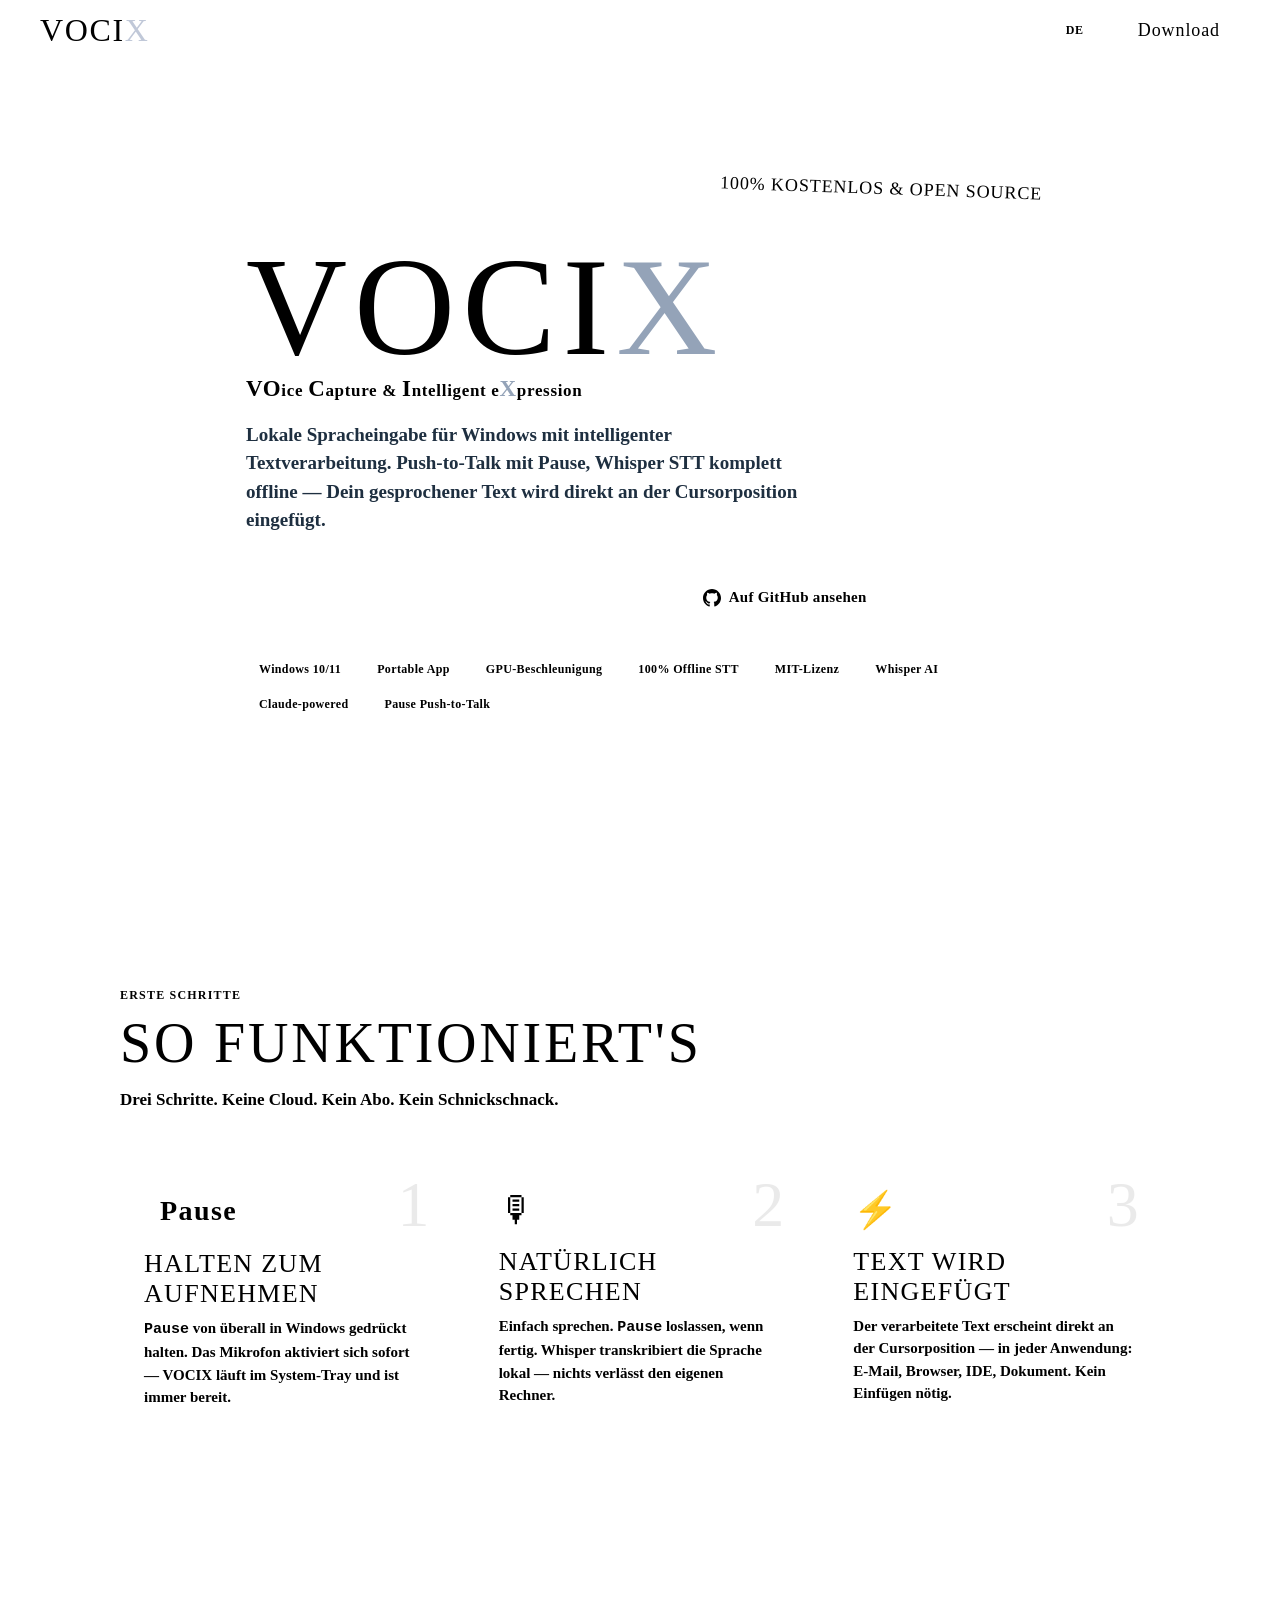
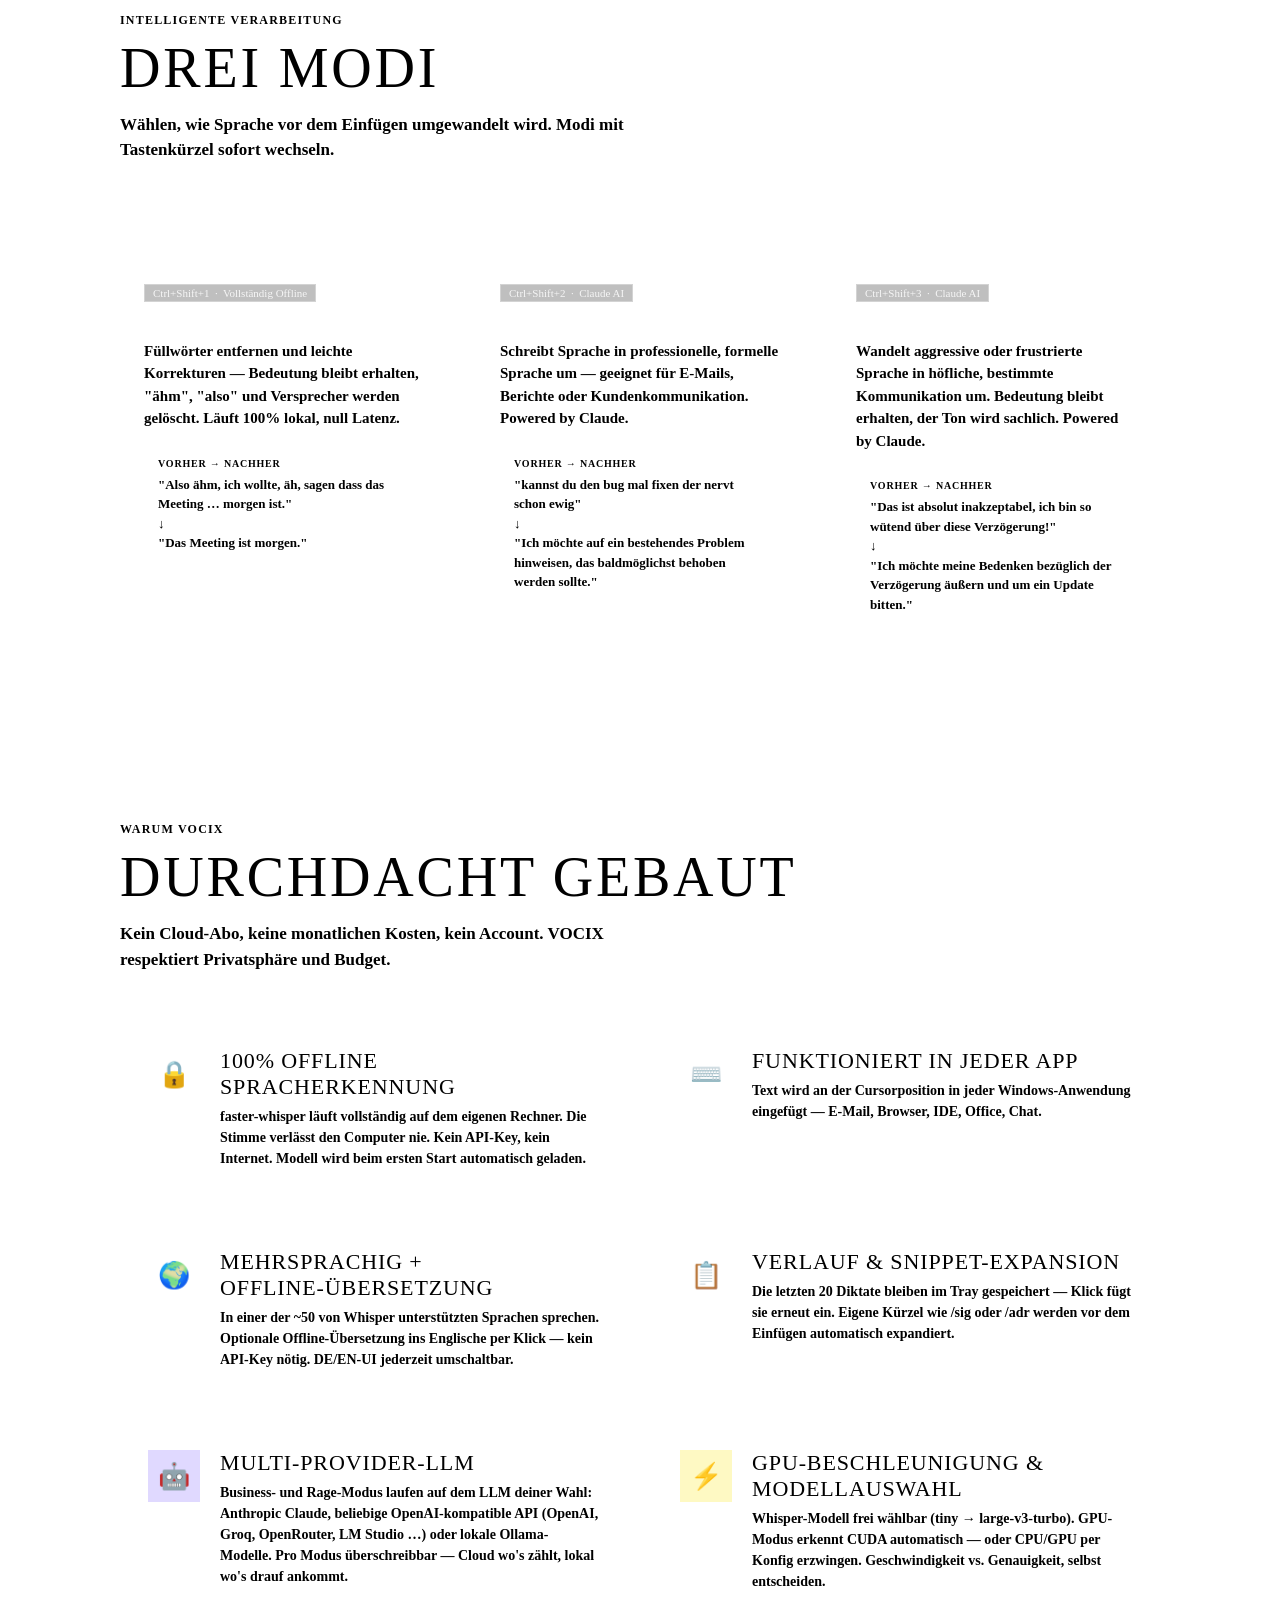
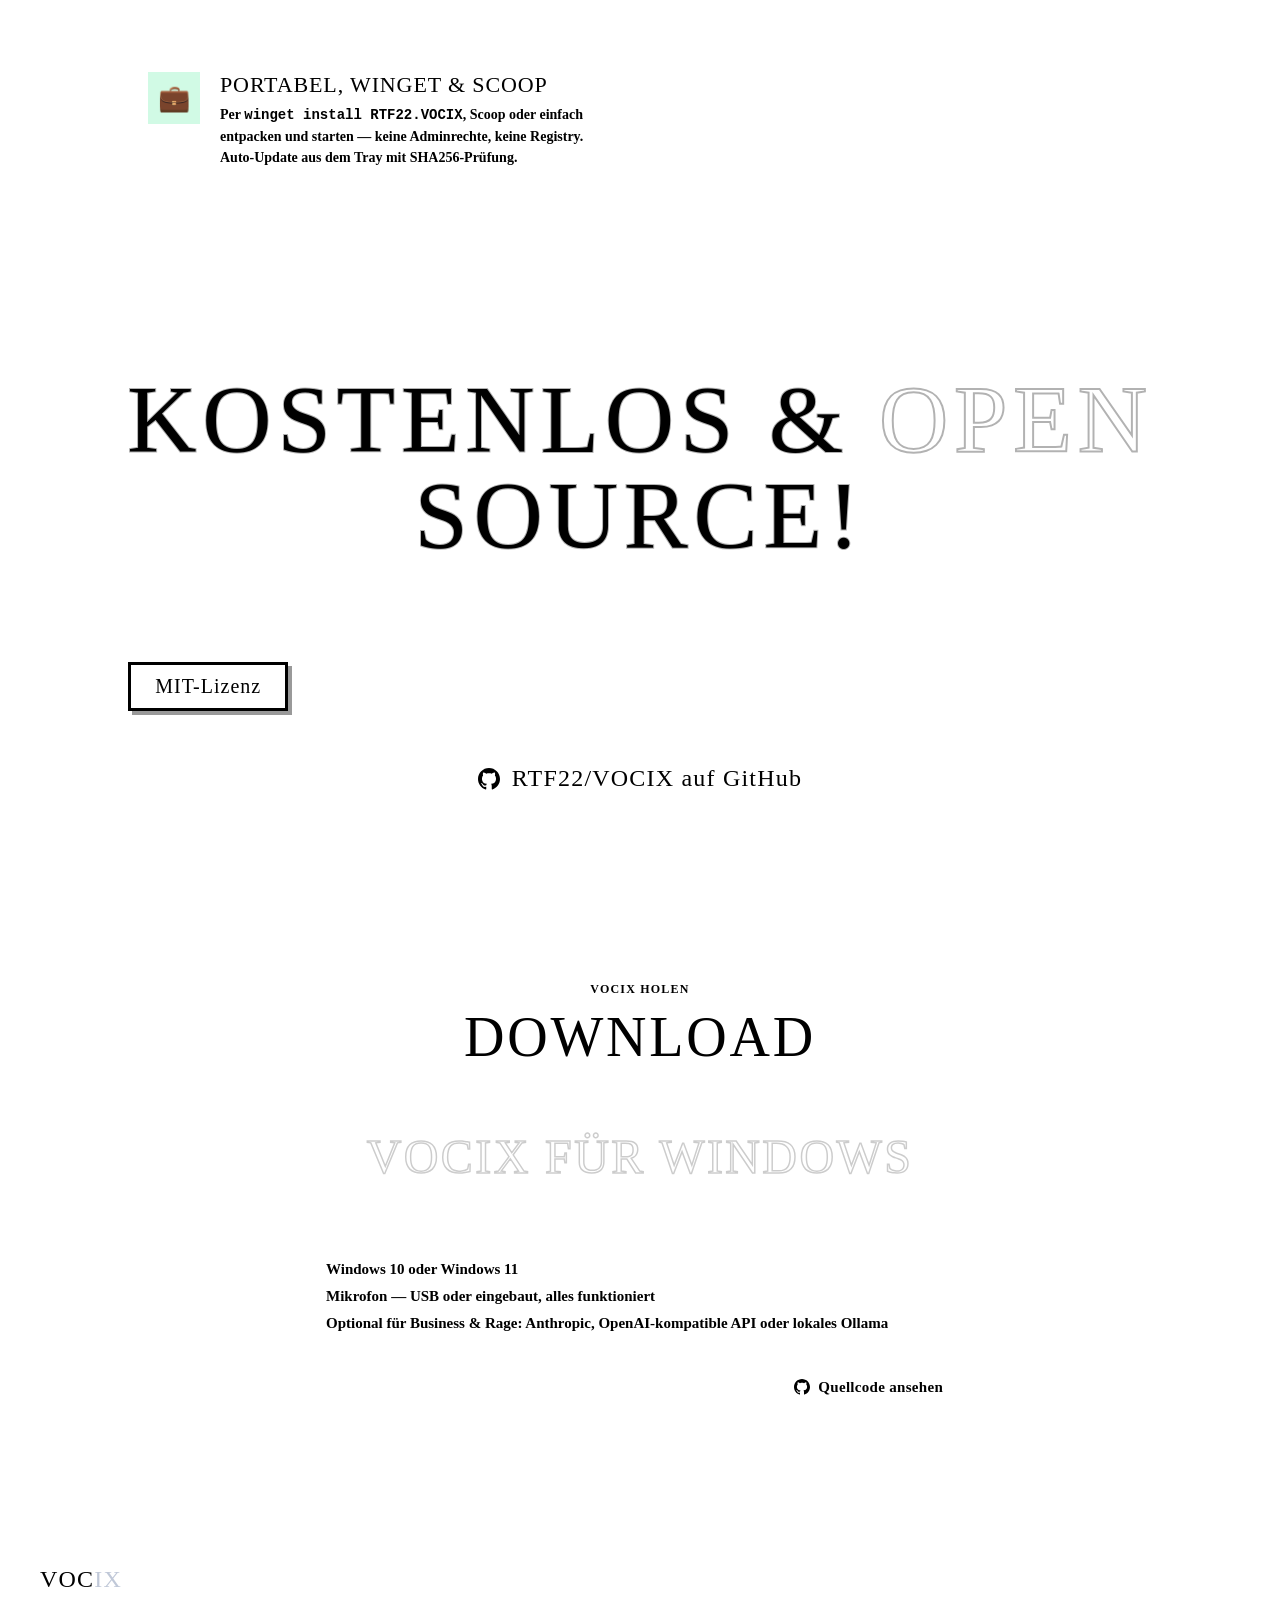
==== docs/de/index.html @ 692b53d1 "seo: deutsche Landingpage unter /de/ mit hreflang - docs/de/index.html als statische deutsche Seite " ====
<!DOCTYPE html>
<html lang="de">
<head>
<meta charset="UTF-8">
<meta name="viewport" content="width=device-width, initial-scale=1.0">
<title>VOCIX – Kostenlose Offline-Diktiersoftware für Windows 10 und 11</title>
<meta name="description" content="Spracheingabe für Windows ohne Cloud: Pause-Taste halten, sprechen, loslassen – der Text erscheint in jedem Programm. Offline-Spracherkennung mit Whisper, kostenlos und Open Source.">
<meta property="og:title" content="VOCIX – Offline-Diktat für Windows">
<meta property="og:description" content="Lokale Spracheingabe für Windows: Push-to-Talk mit der Pause-Taste, Whisper-Spracherkennung offline, drei Textmodi. Portabel, kostenlos, Open Source.">
<link rel="canonical" href="https://vocix.de/de/">
<link rel="alternate" hreflang="en" href="https://vocix.de/">
<link rel="alternate" hreflang="de" href="https://vocix.de/de/">
<link rel="alternate" hreflang="x-default" href="https://vocix.de/">
<meta property="og:image" content="https://vocix.de/assets/vocix-logo-badge.jpg">
<meta property="og:url" content="https://vocix.de/de/">
<meta property="og:type" content="website">
<meta property="og:locale" content="de_DE">
<meta name="twitter:card" content="summary_large_image">
<link rel="icon" type="image/svg+xml" href="../assets/vocix-logo.svg">
<link href="https://fonts.googleapis.com/css2?family=Bangers&family=Nunito:wght@400;600;700;800&family=JetBrains+Mono:wght@400;700&display=swap" rel="stylesheet">
<link rel="stylesheet" href="../vocix-tokens.css">
<style>
*, *::before, *::after { box-sizing: border-box; margin: 0; padding: 0; }
html { scroll-behavior: smooth; }
body { font-family: var(--font-body); background: var(--color-bg-light); color: var(--color-ink); overflow-x: hidden; }
a { color: inherit; text-decoration: none; }

/* NAV */
nav {
  position: sticky; top: 0; z-index: 100;
  background: var(--color-ink);
  border-bottom: 3px solid var(--color-ink);
  display: flex; align-items: center; justify-content: space-between;
  padding: 0 40px; height: 60px;
}
.nav-logo { font-family: var(--font-display); font-size: 32px; letter-spacing: 0.05em; line-height: 1; }
.nav-logo .v { color: var(--color-letter-v); }
.nav-logo .o { color: var(--color-letter-o); }
.nav-logo .c { color: var(--color-letter-c); }
.nav-logo .i { color: var(--color-tagline-i); }
.nav-logo .x { color: #c0c8d8; }
.nav-links { display: flex; align-items: center; gap: 20px; }
.nav-link { font-family: var(--font-body); font-weight: 700; font-size: 13px; color: rgba(255,255,255,0.7); text-transform: uppercase; letter-spacing: 0.06em; transition: color 120ms; cursor: pointer; }
.nav-link:hover { color: var(--color-yellow-highlight); }

/* Language toggle */
.lang-toggle {
  display: flex; align-items: center;
  border: 2.5px solid rgba(255,255,255,0.3);
  border-radius: var(--radius-sm);
  overflow: hidden;
  flex-shrink: 0;
}
.lang-btn {
  font-family: var(--font-mono); font-size: 12px; font-weight: 700;
  padding: 5px 12px; cursor: pointer; border: none; background: transparent;
  color: rgba(255,255,255,0.5); letter-spacing: 0.06em;
  transition: background 120ms, color 120ms;
}
.lang-btn.active { background: var(--color-yellow-highlight); color: var(--color-ink); }
.lang-btn:not(.active):hover { color: white; }

.btn-nav {
  font-family: var(--font-display); font-size: 18px; letter-spacing: 0.05em;
  background: var(--color-yellow-highlight); color: var(--color-ink);
  border: 2.5px solid var(--color-ink); border-radius: var(--radius-md);
  padding: 6px 20px; box-shadow: 3px 3px 0 rgba(255,255,255,0.3);
  cursor: pointer; transition: transform 80ms, box-shadow 80ms; display: inline-block;
}
.btn-nav:hover { transform: translate(-1px,-1px); box-shadow: 4px 4px 0 rgba(255,255,255,0.3); }
.btn-nav:active { transform: translate(2px,2px); box-shadow: 1px 1px 0 rgba(255,255,255,0.3); }

/* HERO */
.hero {
  min-height: calc(100vh - 60px);
  background: var(--color-brand-cobalt);
  background-image: radial-gradient(ellipse at 60% 40%, var(--color-brand-cobalt-mid) 0%, var(--color-brand-cobalt) 60%), radial-gradient(circle, rgba(255,255,255,0.055) 1px, transparent 1px);
  background-size: 100% 100%, 18px 18px;
  display: flex; align-items: center; justify-content: center;
  position: relative; overflow: hidden; padding: 60px 24px;
}
.hero-rays { position: absolute; inset: 0; pointer-events: none; }
.hero-rays::before {
  content: ''; position: absolute; width: 200%; height: 200%; top: -50%; left: -50%;
  background: conic-gradient(from 0deg, transparent 0deg, rgba(255,255,255,0.03) 5deg, transparent 10deg, transparent 22.5deg, rgba(255,255,255,0.03) 27.5deg, transparent 32.5deg, transparent 45deg, rgba(255,255,255,0.03) 50deg, transparent 55deg, transparent 67.5deg, rgba(255,255,255,0.03) 72.5deg, transparent 77.5deg, transparent 90deg, rgba(255,255,255,0.03) 95deg, transparent 100deg, transparent 112.5deg, rgba(255,255,255,0.03) 117.5deg, transparent 122.5deg, transparent 135deg, rgba(255,255,255,0.03) 140deg, transparent 145deg, transparent 157.5deg, rgba(255,255,255,0.03) 162.5deg, transparent 167.5deg, transparent 180deg, rgba(255,255,255,0.03) 185deg, transparent 190deg, transparent 202.5deg, rgba(255,255,255,0.03) 207.5deg, transparent 212.5deg, transparent 225deg, rgba(255,255,255,0.03) 230deg, transparent 235deg, transparent 247.5deg, rgba(255,255,255,0.03) 252.5deg, transparent 257.5deg, transparent 270deg, rgba(255,255,255,0.03) 275deg, transparent 280deg, transparent 292.5deg, rgba(255,255,255,0.03) 297.5deg, transparent 302.5deg, transparent 315deg, rgba(255,255,255,0.03) 320deg, transparent 325deg, transparent 337.5deg, rgba(255,255,255,0.03) 342.5deg, transparent 347.5deg);
}
.hero-inner { position: relative; z-index: 1; display: flex; flex-direction: column; align-items: center; max-width: 900px; width: 100%; }
.hero-card {
  background: var(--color-bg-light); border: 4px solid var(--color-ink);
  border-radius: 10px; box-shadow: 8px 8px 0 var(--color-ink);
  padding: 48px 56px; width: 100%; position: relative;
}
.hero-free-badge {
  position: absolute; top: -22px; right: 32px;
  background: var(--color-yellow-highlight); border: 3px solid var(--color-ink);
  border-radius: var(--radius-sm); box-shadow: 3px 3px 0 var(--color-ink);
  font-family: var(--font-display); font-size: 18px; letter-spacing: 0.05em;
  padding: 4px 16px; color: var(--color-ink); transform: rotate(2deg);
}
.hero-wordmark {
  font-family: var(--font-display); font-size: clamp(80px, 14vw, 140px);
  letter-spacing: 0.05em; line-height: 0.9; -webkit-text-stroke: 3px var(--color-ink); margin-bottom: 8px;
}
.hero-wordmark .v { color: var(--color-letter-v); }
.hero-wordmark .o { color: var(--color-letter-o); }
.hero-wordmark .c { color: var(--color-letter-c); }
.hero-wordmark .i { color: var(--color-tagline-i); }
.hero-wordmark .x { color: #94a3b8; }
.hero-tagline-full { font-family: var(--font-body); font-weight: 800; font-size: clamp(13px,2vw,17px); letter-spacing: 0.04em; color: var(--color-ink); margin-bottom: 20px; }
.hero-tagline-full .v { color: var(--color-tagline-v); font-size: 1.35em; line-height: 1; }
.hero-tagline-full .tl-o { color: var(--color-letter-o); font-size: 1.35em; line-height: 1; }
.hero-tagline-full .c { color: var(--color-tagline-c); font-size: 1.35em; line-height: 1; }
.hero-tagline-full .i { color: var(--color-tagline-i); font-size: 1.35em; line-height: 1; }
.hero-tagline-full .tl-x { color: #94a3b8; font-size: 1.35em; line-height: 1; }
.hero-desc { font-family: var(--font-body); font-size: clamp(15px,2vw,19px); font-weight: 600; line-height: 1.5; color: var(--color-ink-soft); max-width: 560px; margin-bottom: 36px; }
.hero-ctas { display: flex; flex-wrap: wrap; gap: 16px; align-items: center; margin-bottom: 32px; }
.btn-primary {
  font-family: var(--font-display); font-size: 26px; letter-spacing: 0.05em;
  background: var(--color-clean); color: white; border: 3px solid var(--color-ink);
  border-radius: var(--radius-md); box-shadow: 5px 5px 0 var(--color-ink);
  padding: 12px 32px; cursor: pointer; transition: transform 80ms, box-shadow 80ms;
  display: inline-flex; align-items: center; gap: 10px;
}
.btn-primary:hover { transform: translate(-2px,-2px); box-shadow: 7px 7px 0 var(--color-ink); }
.btn-primary:active { transform: translate(3px,3px); box-shadow: 2px 2px 0 var(--color-ink); }
.btn-ghost {
  font-family: var(--font-body); font-size: 15px; font-weight: 800; background: transparent;
  color: var(--color-ink); border: 2.5px solid var(--color-ink); border-radius: var(--radius-md);
  box-shadow: 3px 3px 0 var(--color-ink); padding: 10px 22px; cursor: pointer;
  transition: transform 80ms, box-shadow 80ms, background 120ms;
  display: inline-flex; align-items: center; gap: 8px; letter-spacing: 0.02em;
}
.btn-ghost:hover { transform: translate(-1px,-1px); box-shadow: 5px 5px 0 var(--color-ink); background: var(--color-ink); color: white; }
.btn-ghost:active { transform: translate(2px,2px); box-shadow: 1px 1px 0 var(--color-ink); }
.hero-pills { display: flex; flex-wrap: wrap; gap: 10px; }
.pill { font-family: var(--font-mono); font-size: 12px; font-weight: 700; padding: 5px 13px; border: 2px solid var(--color-ink); border-radius: var(--radius-pill); background: var(--color-panel); box-shadow: 2px 2px 0 var(--color-ink); letter-spacing: 0.03em; }

/* SECTIONS */
section { padding: 88px 24px; }
.section-inner { max-width: 1040px; margin: 0 auto; }
.section-label { font-family: var(--font-mono); font-size: 12px; font-weight: 700; text-transform: uppercase; letter-spacing: 0.1em; color: var(--fg-muted); margin-bottom: 12px; }
.section-title { font-family: var(--font-display); font-size: clamp(36px,6vw,56px); letter-spacing: 0.05em; color: var(--color-ink); text-transform: uppercase; line-height: 1; margin-bottom: 16px; }
.section-sub { font-family: var(--font-body); font-size: 17px; font-weight: 600; color: var(--fg-secondary); line-height: 1.5; max-width: 560px; margin-bottom: 48px; }

/* HOW IT WORKS */
#how { background: var(--color-panel); }
.steps-row { display: grid; grid-template-columns: repeat(3, 1fr); gap: 24px; }
.step-card { background: var(--color-bg-light); border: 3px solid var(--color-ink); border-radius: var(--radius-md); box-shadow: 5px 5px 0 var(--color-ink); padding: 28px 24px; position: relative; transition: transform 80ms, box-shadow 80ms; }
.step-card:hover { transform: translate(-2px,-2px); box-shadow: 7px 7px 0 var(--color-ink); }
.step-num { font-family: var(--font-display); font-size: 64px; letter-spacing: 0.05em; line-height: 1; color: var(--color-ink); opacity: 0.08; position: absolute; top: 12px; right: 18px; }
.step-key { font-family: var(--font-mono); font-size: 28px; font-weight: 700; background: var(--color-ink); color: var(--color-yellow-highlight); border-radius: var(--radius-sm); padding: 6px 16px; display: inline-block; margin-bottom: 16px; letter-spacing: 0.05em; }
.step-icon { font-size: 36px; margin-bottom: 16px; display: block; }
.step-title { font-family: var(--font-display); font-size: 26px; letter-spacing: 0.05em; color: var(--color-ink); text-transform: uppercase; margin-bottom: 8px; }
.step-desc { font-family: var(--font-body); font-size: 15px; font-weight: 600; color: var(--fg-secondary); line-height: 1.5; }

/* MODES */
#modes { background: var(--color-bg-light); }
.modes-grid { display: grid; grid-template-columns: repeat(3, 1fr); gap: 28px; }
.mode-card { border: 3px solid var(--color-ink); border-radius: var(--radius-md); box-shadow: 6px 6px 0 var(--color-ink); overflow: hidden; transition: transform 80ms, box-shadow 80ms; }
.mode-card:hover { transform: translate(-2px,-2px); box-shadow: 8px 8px 0 var(--color-ink); }
.mode-header { padding: 22px 24px 18px; border-bottom: 3px solid var(--color-ink); }
.mode-header-top { display: flex; align-items: center; gap: 12px; margin-bottom: 10px; }
.mode-letter-badge { font-family: var(--font-display); font-size: 22px; letter-spacing: 0.05em; color: white; width: 40px; height: 40px; display: flex; align-items: center; justify-content: center; border: 2.5px solid var(--color-ink); border-radius: var(--radius-sm); box-shadow: 2px 2px 0 var(--color-ink); flex-shrink: 0; }
.mode-name { font-family: var(--font-display); font-size: 36px; letter-spacing: 0.05em; text-transform: uppercase; line-height: 1; color: white; }
.mode-hotkey { font-family: var(--font-mono); font-size: 11px; background: rgba(0,0,0,0.25); color: rgba(255,255,255,0.85); padding: 2px 8px; border-radius: var(--radius-sm); border: 1px solid rgba(255,255,255,0.3); display: inline-block; }
.mode-body { background: var(--color-bg-light); padding: 20px 24px; }
.mode-desc { font-family: var(--font-body); font-size: 15px; font-weight: 600; color: var(--fg-secondary); line-height: 1.5; margin-bottom: 14px; }
.mode-example { background: var(--color-panel); border: 2px solid var(--color-ink); border-radius: var(--radius-sm); padding: 12px 14px; font-family: var(--font-body); font-size: 13px; font-weight: 600; line-height: 1.5; }
.mode-example-label { font-family: var(--font-mono); font-size: 10px; letter-spacing: 0.08em; text-transform: uppercase; color: var(--fg-muted); margin-bottom: 4px; }

/* FEATURES */
#features { background: var(--color-panel); }
.features-grid { display: grid; grid-template-columns: repeat(2, 1fr); gap: 24px; }
.feature-card { background: var(--color-bg-light); border: 3px solid var(--color-ink); border-radius: var(--radius-md); box-shadow: 4px 4px 0 var(--color-ink); padding: 28px; display: flex; gap: 20px; align-items: flex-start; transition: transform 80ms, box-shadow 80ms; }
.feature-card:hover { transform: translate(-1px,-1px); box-shadow: 6px 6px 0 var(--color-ink); }
.feature-icon-box { width: 52px; height: 52px; border: 2.5px solid var(--color-ink); border-radius: var(--radius-sm); box-shadow: 2px 2px 0 var(--color-ink); display: flex; align-items: center; justify-content: center; font-size: 26px; flex-shrink: 0; }
.feature-title { font-family: var(--font-display); font-size: 22px; letter-spacing: 0.04em; text-transform: uppercase; color: var(--color-ink); margin-bottom: 6px; }
.feature-desc { font-family: var(--font-body); font-size: 14px; font-weight: 600; color: var(--fg-secondary); line-height: 1.5; }

/* OPEN SOURCE */
#opensource { background: var(--color-ink); position: relative; overflow: hidden; }
#opensource::before { content: ''; position: absolute; inset: 0; background-image: radial-gradient(circle, rgba(255,255,255,0.06) 1px, transparent 1px); background-size: 18px 18px; pointer-events: none; }
.opensource-inner { max-width: 1040px; margin: 0 auto; display: flex; flex-direction: column; align-items: center; text-align: center; position: relative; z-index: 1; }
.action-burst { font-family: var(--font-display); font-size: clamp(48px,10vw,96px); letter-spacing: 0.06em; text-transform: uppercase; color: var(--color-yellow-highlight); -webkit-text-stroke: 2px rgba(0,0,0,0.3); line-height: 1; margin-bottom: 8px; }
.action-burst span { color: white; -webkit-text-stroke: 2px rgba(0,0,0,0.3); }
.opensource-sub { font-family: var(--font-body); font-size: 18px; font-weight: 700; color: rgba(255,255,255,0.75); max-width: 520px; line-height: 1.5; margin-bottom: 36px; }
.opensource-badges { display: flex; flex-wrap: wrap; gap: 16px; justify-content: center; margin-bottom: 40px; }
.os-badge { font-family: var(--font-display); font-size: 20px; letter-spacing: 0.05em; padding: 10px 24px; border: 3px solid rgba(255,255,255,0.4); border-radius: var(--radius-md); color: white; box-shadow: 3px 3px 0 rgba(255,255,255,0.15); }
.os-badge.highlight { background: var(--color-yellow-highlight); color: var(--color-ink); border-color: var(--color-yellow-highlight); box-shadow: 4px 4px 0 rgba(0,0,0,0.4); }
.btn-github { font-family: var(--font-display); font-size: 24px; letter-spacing: 0.05em; background: white; color: var(--color-ink); border: 3px solid var(--color-ink); border-radius: var(--radius-md); box-shadow: 5px 5px 0 rgba(255,255,255,0.2); padding: 14px 36px; cursor: pointer; transition: transform 80ms, box-shadow 80ms, background 120ms; display: inline-flex; align-items: center; gap: 12px; }
.btn-github:hover { transform: translate(-2px,-2px); box-shadow: 7px 7px 0 rgba(255,255,255,0.2); background: var(--color-yellow-highlight); }
.btn-github:active { transform: translate(3px,3px); box-shadow: 2px 2px 0 rgba(255,255,255,0.2); }

/* DOWNLOAD */
#download { background: var(--color-bg-light); }
.download-box { border: 4px solid var(--color-ink); border-radius: var(--radius-md); box-shadow: 8px 8px 0 var(--color-ink); overflow: hidden; max-width: 740px; margin: 0 auto; }
.download-header { background: var(--color-business); padding: 28px 36px; border-bottom: 4px solid var(--color-ink); }
.download-title { font-family: var(--font-display); font-size: 48px; letter-spacing: 0.05em; color: white; text-transform: uppercase; -webkit-text-stroke: 1.5px rgba(0,0,0,0.2); line-height: 1; margin-bottom: 4px; }
.download-version { font-family: var(--font-mono); font-size: 13px; color: rgba(255,255,255,0.7); }
.download-body { background: var(--color-panel); padding: 32px 36px; }
.req-list { list-style: none; margin-bottom: 28px; display: flex; flex-direction: column; gap: 10px; }
.req-list li { font-family: var(--font-body); font-size: 15px; font-weight: 700; color: var(--color-ink); display: flex; align-items: center; gap: 10px; }
.req-dot { width: 10px; height: 10px; background: var(--color-business); border: 2px solid var(--color-ink); border-radius: 50%; flex-shrink: 0; }
.download-ctas { display: flex; flex-wrap: wrap; gap: 16px; align-items: center; }

/* FOOTER */
footer { background: var(--color-brand-navy); border-top: 3px solid var(--color-ink); padding: 32px 40px; display: flex; align-items: center; justify-content: space-between; flex-wrap: wrap; gap: 16px; }
.footer-wordmark { font-family: var(--font-display); font-size: 24px; letter-spacing: 0.05em; }
.footer-wordmark .v { color: var(--color-letter-v); }
.footer-wordmark .o { color: var(--color-letter-o); }
.footer-wordmark .c { color: var(--color-letter-c); }
.footer-wordmark .i, .footer-wordmark .x { color: #c0c8d8; }
.footer-copy { font-family: var(--font-body); font-size: 13px; font-weight: 600; color: rgba(255,255,255,0.5); }
.footer-links { display: flex; gap: 20px; }
.footer-link { font-family: var(--font-body); font-size: 13px; font-weight: 700; color: rgba(255,255,255,0.6); text-transform: uppercase; letter-spacing: 0.06em; cursor: pointer; transition: color 120ms; }
.footer-link:hover { color: var(--color-yellow-highlight); }

@media (max-width: 760px) {
  nav { padding: 0 16px; }
  .nav-links .nav-link { display: none; }
  .hero-card { padding: 32px 20px; }
  .steps-row, .modes-grid, .features-grid { grid-template-columns: 1fr; }
  section { padding: 56px 20px; }
  footer { flex-direction: column; align-items: flex-start; }
}
</style>
</head>
<body>

<!-- NAV -->
<nav>
  <div class="nav-logo"><span class="v">V</span><span class="o">O</span><span class="c">C</span><span class="i">I</span><span class="x">X</span></div>
  <div class="nav-links">
    <a class="nav-link" href="#how" data-i18n="nav_how">So funktioniert's</a>
    <a class="nav-link" href="#modes" data-i18n="nav_modes">Modi</a>
    <a class="nav-link" href="#features" data-i18n="nav_features">Features</a>
    <a class="nav-link" href="#opensource" data-i18n="nav_oss">Open Source</a>
    <div class="lang-toggle">
      <a class="lang-btn" href="../" hreflang="en" lang="en">EN</a>
      <a class="lang-btn active" href="./" hreflang="de" lang="de" aria-current="page">DE</a>
    </div>
    <a class="btn-nav" href="#download" data-i18n="nav_download">Download</a>
  </div>
</nav>

<!-- HERO -->
<section class="hero" id="home">
  <div class="hero-rays"></div>
  <div class="hero-inner">
    <div class="hero-card">
      <div class="hero-free-badge" data-i18n="hero_badge">100% KOSTENLOS &amp; OPEN SOURCE</div>
      <div class="hero-wordmark"><span class="v">V</span><span class="o">O</span><span class="c">C</span><span class="i">I</span><span class="x">X</span></div>
      <div class="hero-tagline-full">
        <span class="v">V</span><span class="tl-o">O</span>ice <span class="c">C</span>apture &amp; <span class="i">I</span>ntelligent e<span class="tl-x">X</span>pression
      </div>
      <p class="hero-desc" style="color: rgb(30, 47, 64);" data-i18n="hero_desc">Lokale Spracheingabe für Windows mit intelligenter Textverarbeitung. Push-to-Talk mit <strong>Pause</strong>, Whisper STT komplett offline — Dein gesprochener Text wird direkt an der Cursorposition eingefügt.</p>
      <div class="hero-ctas">
        <a class="btn-primary" href="#download">
          <svg width="22" height="22" viewBox="0 0 24 24" fill="none" stroke="currentColor" stroke-width="2.5" stroke-linecap="round" stroke-linejoin="round"><path d="M21 15v4a2 2 0 0 1-2 2H5a2 2 0 0 1-2-2v-4"/><polyline points="7 10 12 15 17 10"/><line x1="12" y1="15" x2="12" y2="3"/></svg>
          <span data-i18n="hero_cta_dl">Für Windows herunterladen</span>
        </a>
        <a class="btn-ghost" href="https://github.com/RTF22/VOCIX" target="_blank">
          <svg width="18" height="18" viewBox="0 0 24 24" fill="currentColor"><path d="M12 0c-6.626 0-12 5.373-12 12 0 5.302 3.438 9.8 8.207 11.387.599.111.793-.261.793-.577v-2.234c-3.338.726-4.033-1.416-4.033-1.416-.546-1.387-1.333-1.756-1.333-1.756-1.089-.745.083-.729.083-.729 1.205.084 1.839 1.237 1.839 1.237 1.07 1.834 2.807 1.304 3.492.997.107-.775.418-1.305.762-1.604-2.665-.305-5.467-1.334-5.467-5.931 0-1.311.469-2.381 1.236-3.221-.124-.303-.535-1.524.117-3.176 0 0 1.008-.322 3.301 1.23.957-.266 1.983-.399 3.003-.404 1.02.005 2.047.138 3.006.404 2.291-1.552 3.297-1.23 3.297-1.23.653 1.653.242 2.874.118 3.176.77.84 1.235 1.911 1.235 3.221 0 4.609-2.807 5.624-5.479 5.921.43.372.823 1.102.823 2.222v3.293c0 .319.192.694.801.576 4.765-1.589 8.199-6.086 8.199-11.386 0-6.627-5.373-12-12-12z"/></svg>
          <span data-i18n="hero_cta_gh">Auf GitHub ansehen</span>
        </a>
      </div>
      <div class="hero-pills">
        <span class="pill">Windows 10/11</span>
        <span class="pill" data-i18n="pill_portable">Portable App</span>
        <span class="pill" data-i18n="pill_gpu">GPU-Beschleunigung</span>
        <span class="pill" data-i18n="pill_offline">100% Offline STT</span>
        <span class="pill" data-i18n="mit_license">MIT-Lizenz</span>
        <span class="pill">Whisper AI</span>
        <span class="pill">Claude-powered</span>
        <span class="pill" data-i18n="pill_ptt">Pause Push-to-Talk</span>
      </div>
    </div>
  </div>
</section>

<!-- HOW IT WORKS -->
<section id="how">
  <div class="section-inner">
    <div class="section-label" data-i18n="how_label">Erste Schritte</div>
    <div class="section-title" data-i18n="how_title">So funktioniert's</div>
    <p class="section-sub" data-i18n="how_sub">Drei Schritte. Keine Cloud. Kein Abo. Kein Schnickschnack.</p>
    <div class="steps-row">
      <div class="step-card">
        <div class="step-num">1</div>
        <div class="step-key">Pause</div>
        <div class="step-title" data-i18n="step1_title">Halten zum Aufnehmen</div>
        <p class="step-desc" data-i18n="step1_desc"><code>Pause</code> von überall in Windows gedrückt halten. Das Mikrofon aktiviert sich sofort — VOCIX läuft im System-Tray und ist immer bereit.</p>
      </div>
      <div class="step-card">
        <div class="step-num">2</div>
        <span class="step-icon">🎙</span>
        <div class="step-title" data-i18n="step2_title">Natürlich sprechen</div>
        <p class="step-desc" data-i18n="step2_desc">Einfach sprechen. <code>Pause</code> loslassen, wenn fertig. Whisper transkribiert die Sprache lokal — nichts verlässt den eigenen Rechner.</p>
      </div>
      <div class="step-card">
        <div class="step-num">3</div>
        <span class="step-icon">⚡</span>
        <div class="step-title" data-i18n="step3_title">Text wird eingefügt</div>
        <p class="step-desc" data-i18n="step3_desc">Der verarbeitete Text erscheint direkt an der Cursorposition — in jeder Anwendung: E-Mail, Browser, IDE, Dokument. Kein Einfügen nötig.</p>
      </div>
    </div>
  </div>
</section>

<!-- THREE MODES -->
<section id="modes">
  <div class="section-inner">
    <div class="section-label" data-i18n="modes_label">Intelligente Verarbeitung</div>
    <div class="section-title" data-i18n="modes_title">Drei Modi</div>
    <p class="section-sub" data-i18n="modes_sub">Wählen, wie Sprache vor dem Einfügen umgewandelt wird. Modi mit Tastenkürzel sofort wechseln.</p>
    <div class="modes-grid">
      <!-- Clean -->
      <div class="mode-card">
        <div class="mode-header" style="background: var(--color-clean);">
          <div class="mode-header-top">
            <div class="mode-letter-badge" style="background: var(--color-clean-dark);">A</div>
            <div class="mode-name">Clean</div>
          </div>
          <span class="mode-hotkey">Ctrl+Shift+1 &nbsp;·&nbsp; <span data-i18n="mode_offline">Vollständig Offline</span></span>
        </div>
        <div class="mode-body">
          <p class="mode-desc" data-i18n="clean_desc">Füllwörter entfernen und leichte Korrekturen — Bedeutung bleibt erhalten, "ähm", "also" und Versprecher werden gelöscht. Läuft 100% lokal, null Latenz.</p>
          <div class="mode-example">
            <div class="mode-example-label" data-i18n="example_label">Vorher → Nachher</div>
            <span style="color:var(--fg-muted)" data-i18n="clean_before">"Also ähm, ich wollte, äh, sagen dass das Meeting … morgen ist."</span>
            <br>↓<br>
            <strong data-i18n="clean_after">"Das Meeting ist morgen."</strong>
          </div>
        </div>
      </div>
      <!-- Business -->
      <div class="mode-card">
        <div class="mode-header" style="background: var(--color-business);">
          <div class="mode-header-top">
            <div class="mode-letter-badge" style="background: var(--color-business-dark);">B</div>
            <div class="mode-name">Business</div>
          </div>
          <span class="mode-hotkey">Ctrl+Shift+2 &nbsp;·&nbsp; Claude AI</span>
        </div>
        <div class="mode-body">
          <p class="mode-desc" data-i18n="business_desc">Schreibt Sprache in professionelle, formelle Sprache um — geeignet für E-Mails, Berichte oder Kundenkommunikation. Powered by Claude.</p>
          <div class="mode-example">
            <div class="mode-example-label" data-i18n="example_label">Vorher → Nachher</div>
            <span style="color:var(--fg-muted)" data-i18n="business_before">"kannst du den bug mal fixen der nervt schon ewig"</span>
            <br>↓<br>
            <strong data-i18n="business_after">"Ich möchte auf ein bestehendes Problem hinweisen, das baldmöglichst behoben werden sollte."</strong>
          </div>
        </div>
      </div>
      <!-- Rage -->
      <div class="mode-card">
        <div class="mode-header" style="background: var(--color-rage);">
          <div class="mode-header-top">
            <div class="mode-letter-badge" style="background: var(--color-rage-dark);">C</div>
            <div class="mode-name">Rage</div>
          </div>
          <span class="mode-hotkey">Ctrl+Shift+3 &nbsp;·&nbsp; Claude AI</span>
        </div>
        <div class="mode-body">
          <p class="mode-desc" data-i18n="rage_desc">Wandelt aggressive oder frustrierte Sprache in höfliche, bestimmte Kommunikation um. Bedeutung bleibt erhalten, der Ton wird sachlich. Powered by Claude.</p>
          <div class="mode-example">
            <div class="mode-example-label" data-i18n="example_label">Vorher → Nachher</div>
            <span style="color:var(--fg-muted)" data-i18n="rage_before">"Das ist absolut inakzeptabel, ich bin so wütend über diese Verzögerung!"</span>
            <br>↓<br>
            <strong data-i18n="rage_after">"Ich möchte meine Bedenken bezüglich der Verzögerung äußern und um ein Update bitten."</strong>
          </div>
        </div>
      </div>
    </div>
  </div>
</section>

<!-- FEATURES -->
<section id="features">
  <div class="section-inner">
    <div class="section-label" data-i18n="feat_label">Warum VOCIX</div>
    <div class="section-title" data-i18n="feat_title">Durchdacht gebaut</div>
    <p class="section-sub" data-i18n="feat_sub">Kein Cloud-Abo, keine monatlichen Kosten, kein Account. VOCIX respektiert Privatsphäre und Budget.</p>
    <div class="features-grid">
      <div class="feature-card">
        <div class="feature-icon-box" style="background: var(--color-clean-light);">🔒</div>
        <div>
          <div class="feature-title" data-i18n="feat1_title">100% Offline Spracherkennung</div>
          <p class="feature-desc" data-i18n="feat1_desc">faster-whisper läuft vollständig auf dem eigenen Rechner. Die Stimme verlässt den Computer nie. Kein API-Key, kein Internet. Modell wird beim ersten Start automatisch geladen.</p>
        </div>
      </div>
      <div class="feature-card">
        <div class="feature-icon-box" style="background: var(--color-yellow-highlight);">⌨️</div>
        <div>
          <div class="feature-title" data-i18n="feat2_title">Funktioniert in jeder App</div>
          <p class="feature-desc" data-i18n="feat2_desc">Text wird an der Cursorposition in jeder Windows-Anwendung eingefügt — E-Mail, Browser, IDE, Office, Chat.</p>
        </div>
      </div>
      <div class="feature-card">
        <div class="feature-icon-box" style="background: var(--color-business-light);">🌍</div>
        <div>
          <div class="feature-title" data-i18n="feat3_title">Mehrsprachig + Offline-Übersetzung</div>
          <p class="feature-desc" data-i18n="feat3_desc">In einer der ~50 von Whisper unterstützten Sprachen sprechen. Optionale Offline-Übersetzung ins Englische per Klick — kein API-Key nötig. DE/EN-UI jederzeit umschaltbar.</p>
        </div>
      </div>
      <div class="feature-card">
        <div class="feature-icon-box" style="background: var(--color-rage-light);">📋</div>
        <div>
          <div class="feature-title" data-i18n="feat4_title">Verlauf &amp; Snippet-Expansion</div>
          <p class="feature-desc" data-i18n="feat4_desc">Die letzten 20 Diktate bleiben im Tray gespeichert — Klick fügt sie erneut ein. Eigene Kürzel wie /sig oder /adr werden vor dem Einfügen automatisch expandiert.</p>
        </div>
      </div>
      <div class="feature-card">
        <div class="feature-icon-box" style="background: #e0d9ff;">🤖</div>
        <div>
          <div class="feature-title" data-i18n="feat5_title">Multi-Provider-LLM</div>
          <p class="feature-desc" data-i18n="feat5_desc">Business- und Rage-Modus laufen auf dem LLM deiner Wahl: Anthropic Claude, beliebige OpenAI-kompatible API (OpenAI, Groq, OpenRouter, LM Studio …) oder lokale Ollama-Modelle. Pro Modus überschreibbar — Cloud wo's zählt, lokal wo's drauf ankommt.</p>
        </div>
      </div>
      <div class="feature-card">
        <div class="feature-icon-box" style="background: #fef9c3;">⚡</div>
        <div>
          <div class="feature-title" data-i18n="feat6_title">GPU-Beschleunigung &amp; Modellauswahl</div>
          <p class="feature-desc" data-i18n="feat6_desc">Whisper-Modell frei wählbar (tiny → large-v3-turbo). GPU-Modus erkennt CUDA automatisch — oder CPU/GPU per Konfig erzwingen. Geschwindigkeit vs. Genauigkeit, selbst entscheiden.</p>
        </div>
      </div>
      <div class="feature-card">
        <div class="feature-icon-box" style="background: #d1fae5;">💼</div>
        <div>
          <div class="feature-title" data-i18n="feat7_title">Portabel, winget &amp; Scoop</div>
          <p class="feature-desc" data-i18n="feat7_desc">Per <code>winget install RTF22.VOCIX</code>, Scoop oder einfach entpacken und starten — keine Adminrechte, keine Registry. Auto-Update aus dem Tray mit SHA256-Prüfung.</p>
        </div>
      </div>
    </div>
  </div>
</section>

<!-- OPEN SOURCE -->
<section id="opensource">
  <div class="opensource-inner">
    <div class="action-burst" data-i18n="oss_burst">KOSTENLOS &amp; <span>OPEN</span><br>SOURCE!</div>
    <p class="opensource-sub" data-i18n="oss_sub">VOCIX steht unter der MIT-Lizenz und lebt auf GitHub. Forken, erweitern, beitragen — oder einfach nutzen. Keine Bedingungen.</p>
    <div class="opensource-badges">
      <div class="os-badge highlight" data-i18n="mit_license">MIT-Lizenz</div>
      <div class="os-badge" data-i18n="oss_b1">Kein Account nötig</div>
      <div class="os-badge" data-i18n="oss_b2">Kein Abo</div>
      <div class="os-badge" data-i18n="oss_b3">Kein Tracking</div>
      <div class="os-badge" data-i18n="oss_b4">Community-getrieben</div>
    </div>
    <a class="btn-github" href="https://github.com/RTF22/VOCIX" target="_blank">
      <svg width="22" height="22" viewBox="0 0 24 24" fill="currentColor"><path d="M12 0c-6.626 0-12 5.373-12 12 0 5.302 3.438 9.8 8.207 11.387.599.111.793-.261.793-.577v-2.234c-3.338.726-4.033-1.416-4.033-1.416-.546-1.387-1.333-1.756-1.333-1.756-1.089-.745.083-.729.083-.729 1.205.084 1.839 1.237 1.839 1.237 1.07 1.834 2.807 1.304 3.492.997.107-.775.418-1.305.762-1.604-2.665-.305-5.467-1.334-5.467-5.931 0-1.311.469-2.381 1.236-3.221-.124-.303-.535-1.524.117-3.176 0 0 1.008-.322 3.301 1.23.957-.266 1.983-.399 3.003-.404 1.02.005 2.047.138 3.006.404 2.291-1.552 3.297-1.23 3.297-1.23.653 1.653.242 2.874.118 3.176.77.84 1.235 1.911 1.235 3.221 0 4.609-2.807 5.624-5.479 5.921.43.372.823 1.102.823 2.222v3.293c0 .319.192.694.801.576 4.765-1.589 8.199-6.086 8.199-11.386 0-6.627-5.373-12-12-12z"/></svg>
      <span data-i18n="gh_btn">RTF22/VOCIX auf GitHub</span>
    </a>
  </div>
</section>

<!-- DOWNLOAD -->
<section id="download">
  <div class="section-inner" style="text-align:center;">
    <div class="section-label" data-i18n="dl_label">VOCIX holen</div>
    <div class="section-title" style="margin-bottom:40px;" data-i18n="dl_title">Download</div>
    <div class="download-box">
      <div class="download-header">
        <div class="download-title" data-i18n="dl_box_title">VOCIX für Windows</div>
        <div class="download-version" data-i18n="dl_version">Neueste Version · MIT-Lizenz · Kostenlos für immer</div>
      </div>
      <div class="download-body">
        <ul class="req-list">
          <li><span class="req-dot"></span><span data-i18n="req1">Windows 10 oder Windows 11</span></li>
          <li><span class="req-dot"></span><span data-i18n="req2">Mikrofon — USB oder eingebaut, alles funktioniert</span></li>
          <li><span class="req-dot"></span><span data-i18n="req3">Optional für Business &amp; Rage: Anthropic, OpenAI-kompatible API oder lokales Ollama</span></li>
        </ul>
        <div class="download-ctas">
          <a class="btn-primary" href="https://github.com/RTF22/VOCIX/releases" target="_blank">
            <svg width="20" height="20" viewBox="0 0 24 24" fill="none" stroke="currentColor" stroke-width="2.5" stroke-linecap="round" stroke-linejoin="round"><path d="M21 15v4a2 2 0 0 1-2 2H5a2 2 0 0 1-2-2v-4"/><polyline points="7 10 12 15 17 10"/><line x1="12" y1="15" x2="12" y2="3"/></svg>
            <span data-i18n="dl_btn">Neueste Version herunterladen</span>
          </a>
          <a class="btn-ghost" href="https://github.com/RTF22/VOCIX" target="_blank">
            <svg width="16" height="16" viewBox="0 0 24 24" fill="currentColor"><path d="M12 0c-6.626 0-12 5.373-12 12 0 5.302 3.438 9.8 8.207 11.387.599.111.793-.261.793-.577v-2.234c-3.338.726-4.033-1.416-4.033-1.416-.546-1.387-1.333-1.756-1.333-1.756-1.089-.745.083-.729.083-.729 1.205.084 1.839 1.237 1.839 1.237 1.07 1.834 2.807 1.304 3.492.997.107-.775.418-1.305.762-1.604-2.665-.305-5.467-1.334-5.467-5.931 0-1.311.469-2.381 1.236-3.221-.124-.303-.535-1.524.117-3.176 0 0 1.008-.322 3.301 1.23.957-.266 1.983-.399 3.003-.404 1.02.005 2.047.138 3.006.404 2.291-1.552 3.297-1.23 3.297-1.23.653 1.653.242 2.874.118 3.176.77.84 1.235 1.911 1.235 3.221 0 4.609-2.807 5.624-5.479 5.921.43.372.823 1.102.823 2.222v3.293c0 .319.192.694.801.576 4.765-1.589 8.199-6.086 8.199-11.386 0-6.627-5.373-12-12-12z"/></svg>
            <span data-i18n="src_btn">Quellcode ansehen</span>
          </a>
        </div>
      </div>
    </div>
  </div>
</section>

<!-- FOOTER -->
<footer>
  <div class="footer-wordmark"><span class="v">V</span><span class="o">O</span><span class="c">C</span><span class="i">I</span><span class="x">X</span></div>
  <div class="footer-copy" data-i18n="footer_copy">© 2026 RTF22 · MIT-Lizenz · Kostenlos &amp; Open Source</div>
  <div class="footer-links">
    <a class="footer-link" href="https://github.com/RTF22/VOCIX" target="_blank">GitHub</a>
    <a class="footer-link" href="https://github.com/RTF22/VOCIX/releases" target="_blank" data-i18n="footer_releases">Versionen</a>
    <a class="footer-link" href="https://github.com/RTF22/VOCIX/blob/main/LICENSE" target="_blank" data-i18n="footer_license">Lizenz</a>
    <a class="footer-link" onclick="document.getElementById('impressum-modal').classList.add('open')" style="cursor:pointer;" data-i18n="footer_impressum">Impressum</a>
  </div>
</footer>

<!-- IMPRESSUM MODAL -->
<div id="impressum-modal" style="
  display:none; position:fixed; inset:0; z-index:10000;
  background:rgba(10,20,40,0.75); backdrop-filter:blur(4px);
  align-items:center; justify-content:center; padding:24px;
">
  <div style="
    background:var(--color-bg-light);
    border:3px solid var(--color-ink);
    border-radius:var(--radius-md);
    box-shadow:8px 8px 0 var(--color-ink);
    max-width:560px; width:100%;
    max-height:90vh; overflow-y:auto;
    padding:36px 40px;
    position:relative;
  ">
    <!-- Close -->
    <button onclick="document.getElementById('impressum-modal').classList.remove('open')" style="
      position:absolute; top:16px; right:16px;
      font-family:var(--font-mono); font-size:14px; font-weight:700;
      background:var(--color-ink); color:var(--color-yellow-highlight);
      border:none; border-radius:var(--radius-sm);
      padding:4px 12px; cursor:pointer;
      box-shadow:2px 2px 0 rgba(0,0,0,0.3);
    ">✕</button>

    <div style="font-family:var(--font-display);font-size:32px;letter-spacing:0.05em;text-transform:uppercase;margin-bottom:24px;border-bottom:2px solid var(--color-ink);padding-bottom:12px;">Impressum</div>

    <div style="font-family:var(--font-body);font-size:14px;line-height:1.7;color:var(--color-ink-soft);">
      <p style="margin-bottom:6px;color:var(--fg-muted);font-size:12px;font-weight:700;text-transform:uppercase;letter-spacing:0.06em;">Angaben gemäß § 5 TMG</p>
      <p style="margin-bottom:20px;font-weight:700;color:var(--color-ink);">
        Jens Fricke<br>
        Untere Hainbachstr. 8<br>
        35216 Biedenkopf
      </p>

      <p style="margin-bottom:6px;color:var(--fg-muted);font-size:12px;font-weight:700;text-transform:uppercase;letter-spacing:0.06em;">Kontakt</p>
      <p style="margin-bottom:20px;">E-Mail: <a href="mailto:aijourney22@gmail.com" style="color:var(--color-business);font-weight:700;">aijourney22@gmail.com</a></p>

      <p style="margin-bottom:6px;color:var(--fg-muted);font-size:12px;font-weight:700;text-transform:uppercase;letter-spacing:0.06em;">Verantwortlich für den Inhalt nach § 18 Abs. 2 MStV</p>
      <p style="margin-bottom:20px;">Jens Fricke, Untere Hainbachstr. 8, 35216 Biedenkopf</p>

      <p style="margin-bottom:6px;color:var(--fg-muted);font-size:12px;font-weight:700;text-transform:uppercase;letter-spacing:0.06em;">Haftung für Inhalte</p>
      <p style="margin-bottom:20px;">Die Inhalte dieser Website wurden mit größter Sorgfalt erstellt. Für die Richtigkeit, Vollständigkeit und Aktualität der Inhalte kann jedoch keine Gewähr übernommen werden.</p>

      <p style="margin-bottom:6px;color:var(--fg-muted);font-size:12px;font-weight:700;text-transform:uppercase;letter-spacing:0.06em;">Haftung für Links</p>
      <p style="margin-bottom:20px;">Diese Website enthält Links zu externen Websites Dritter, insbesondere zum Hosting-Dienst GitHub. Auf deren Inhalte habe ich keinen Einfluss und übernehme daher keine Gewähr für diese fremden Inhalte.</p>

      <p style="margin-bottom:6px;color:var(--fg-muted);font-size:12px;font-weight:700;text-transform:uppercase;letter-spacing:0.06em;">Urheberrecht und Open Source</p>
      <p style="margin-bottom:20px;">Die auf dieser Website präsentierte Software „VOCIX" ist ein Open-Source-Projekt und wird über GitHub bereitgestellt. Es gelten die jeweiligen Lizenzbedingungen des Projekts. Inhalte dieser Website unterliegen – soweit nicht anders gekennzeichnet – dem deutschen Urheberrecht.</p>

      <p style="margin-bottom:6px;color:var(--fg-muted);font-size:12px;font-weight:700;text-transform:uppercase;letter-spacing:0.06em;">Hinweis zur Nutzung der Software</p>
      <p>Die Nutzung der bereitgestellten Software erfolgt auf eigene Verantwortung. Es wird keine Haftung für Schäden übernommen, die aus der Nutzung der Software entstehen.</p>
    </div>
  </div>
</div>

<script>
// Modal: click backdrop to close, show as flex
const modal = document.getElementById('impressum-modal');
modal.addEventListener('click', e => { if (e.target === modal) modal.classList.remove('open'); });
const _origDisplay = modal.style.display;
const observer = new MutationObserver(() => {
  modal.style.display = modal.classList.contains('open') ? 'flex' : 'none';
});
observer.observe(modal, { attributes: true, attributeFilter: ['class'] });
</script>

</body>
</html>
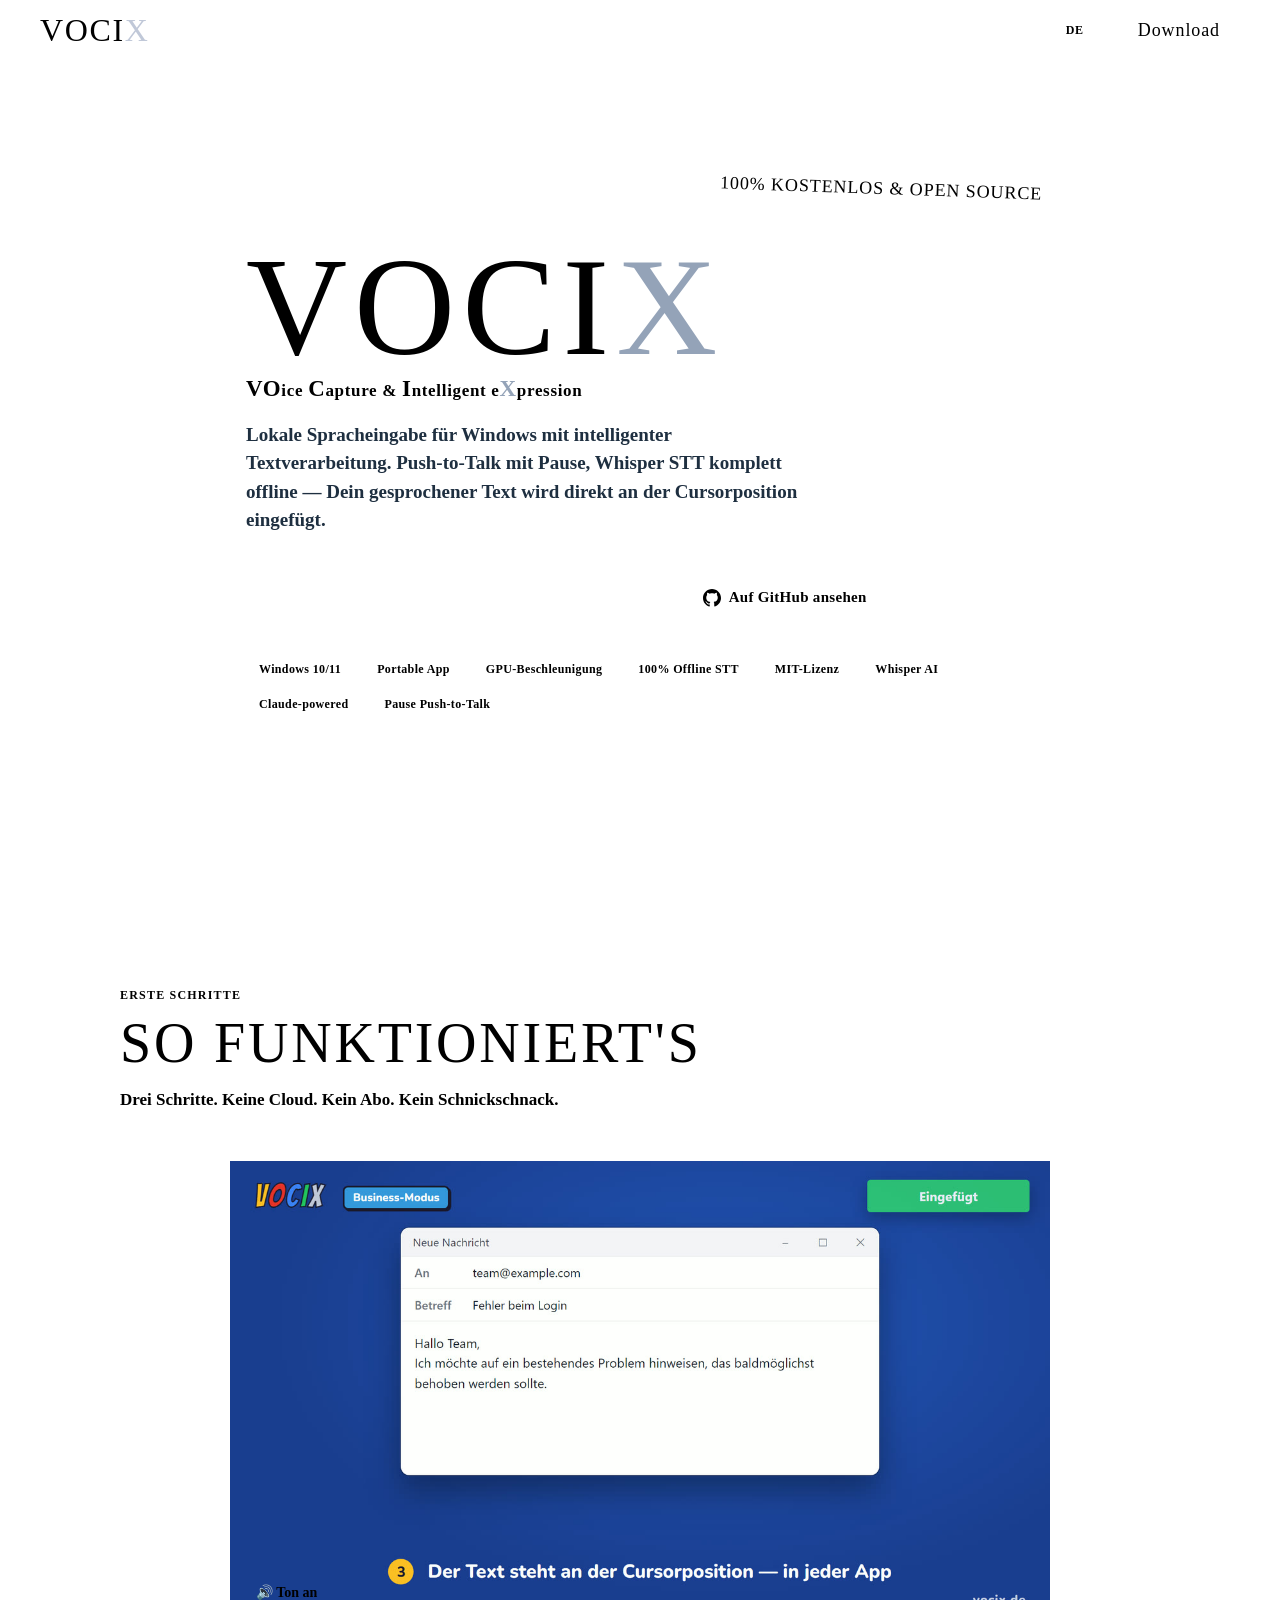
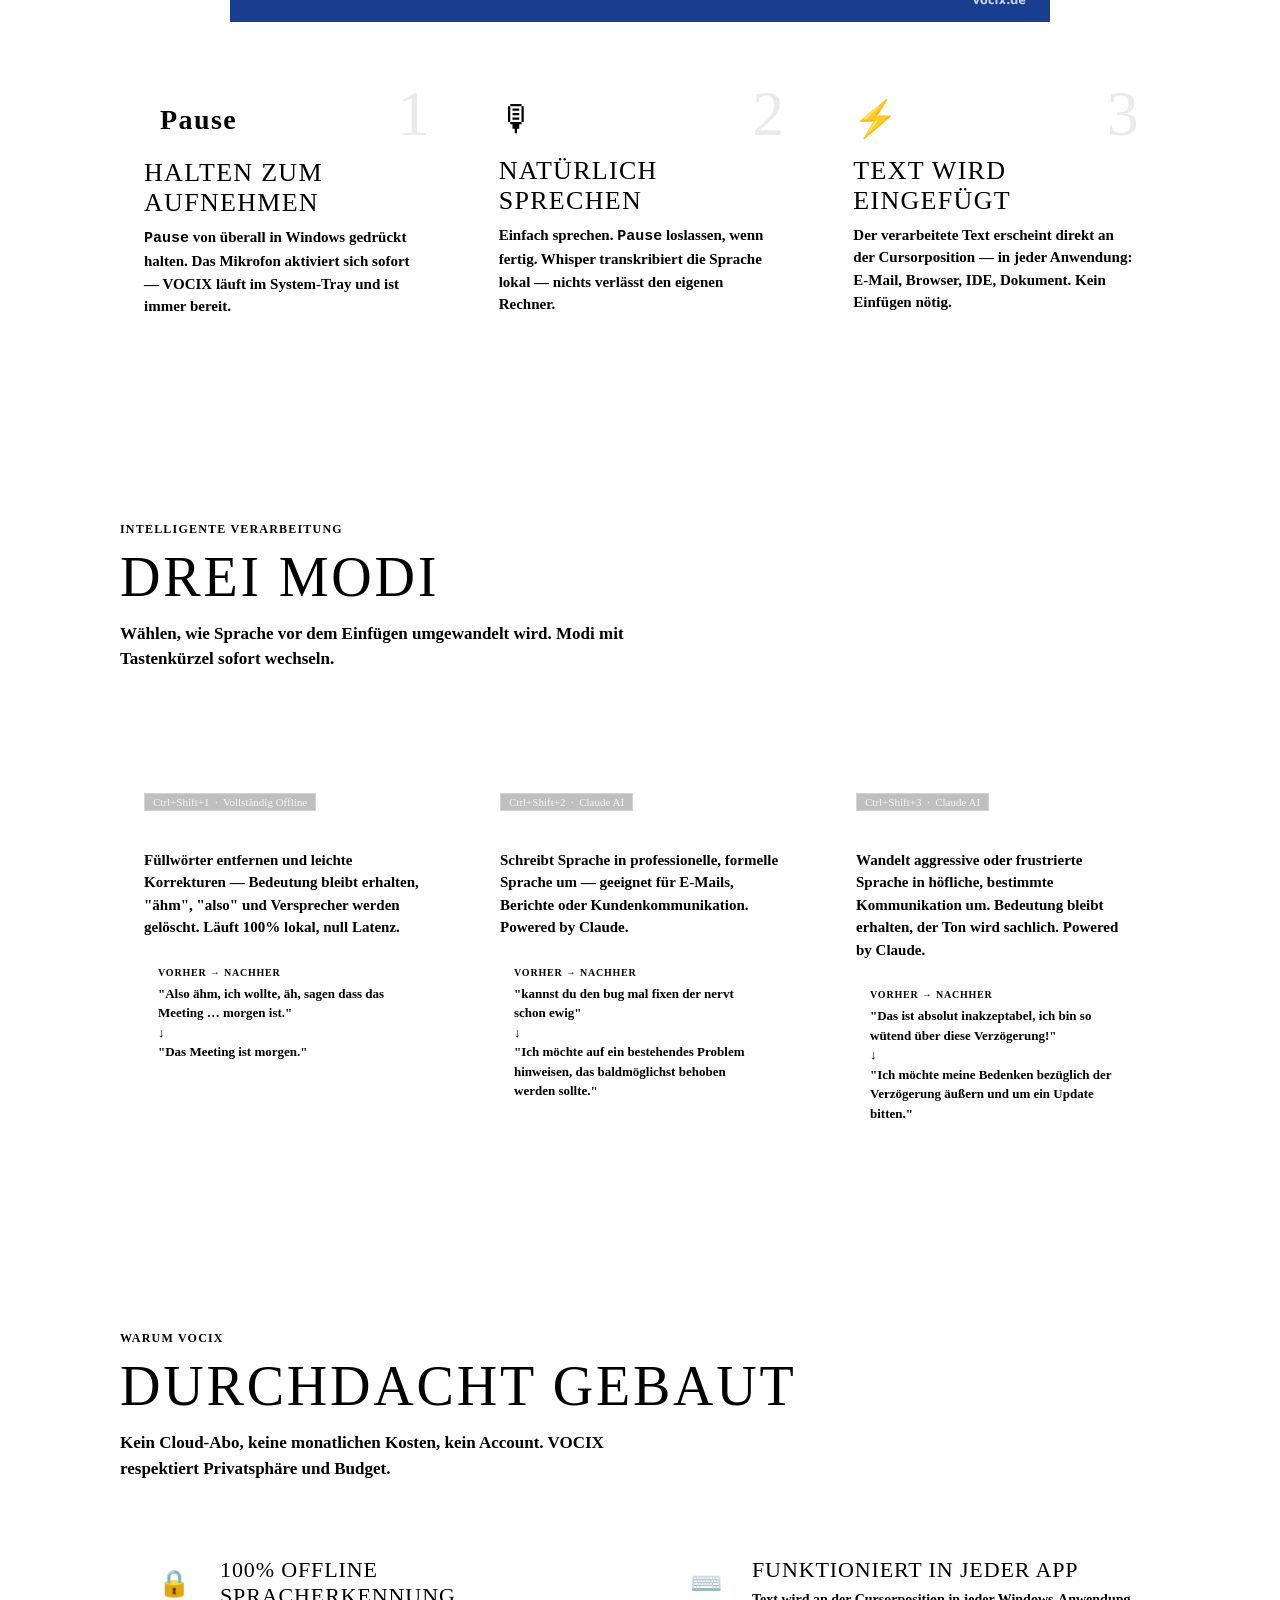
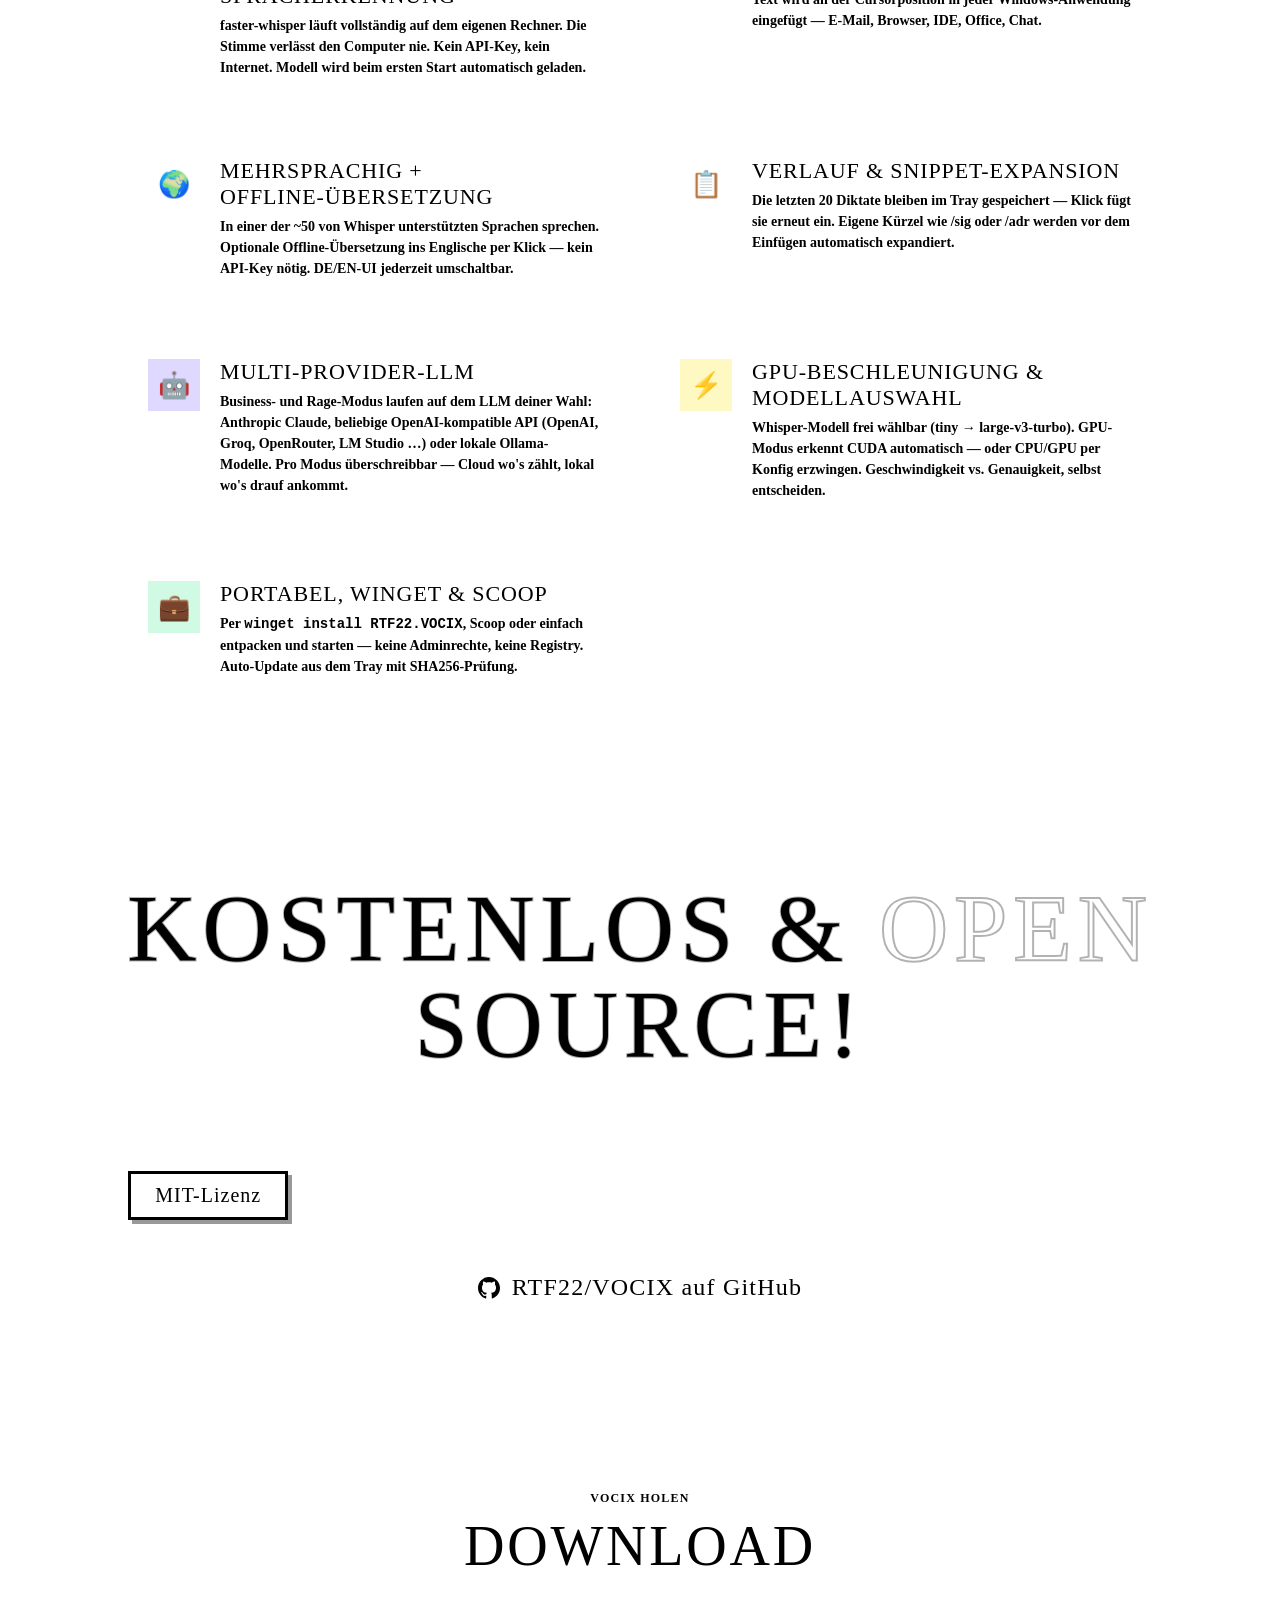
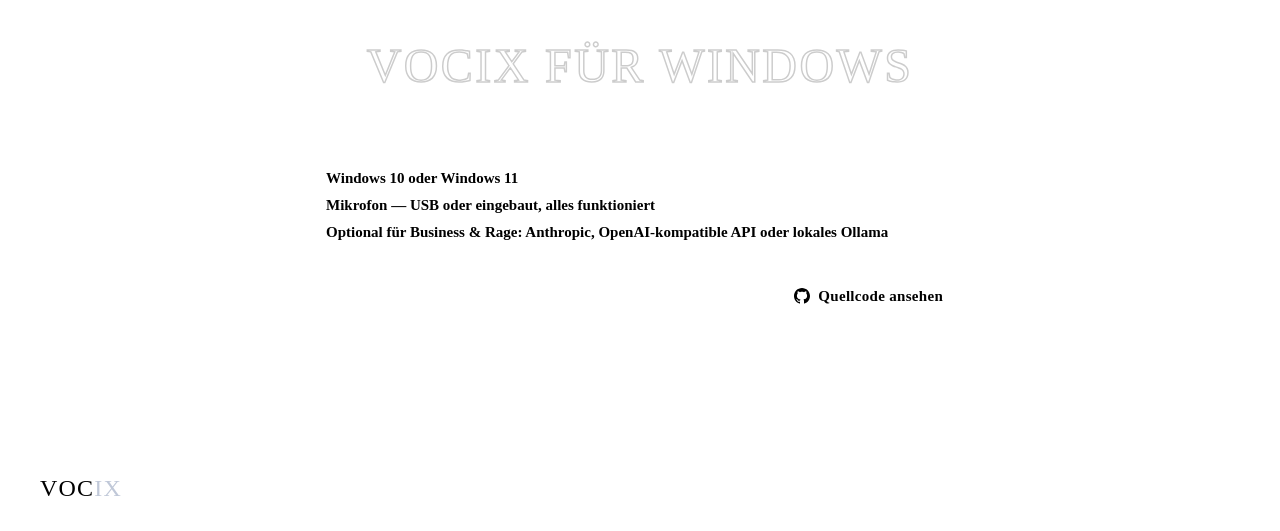
==== commit c0eb39f1: "marketing: Demo-Video und -GIF (EN/DE) für Landingpage und READMEs - Animierte Illustration des Abla" ====
--- a/docs/de/index.html
+++ b/docs/de/index.html
@@ -98,8 +98,13 @@
   padding: 4px 16px; color: var(--color-ink); transform: rotate(2deg);
 }
 .hero-wordmark {
-  font-family: var(--font-display); font-size: clamp(80px, 14vw, 140px);
+  font-family: var(--font-display); font-weight: normal; font-size: clamp(80px, 14vw, 140px);
   letter-spacing: 0.05em; line-height: 0.9; -webkit-text-stroke: 3px var(--color-ink); margin-bottom: 8px;
+}
+/* Für Screenreader und Suchmaschinen sichtbar, optisch ausgeblendet */
+.visually-hidden {
+  position: absolute; width: 1px; height: 1px; padding: 0; margin: -1px;
+  overflow: hidden; clip: rect(0 0 0 0); white-space: nowrap; border: 0;
 }
 .hero-wordmark .v { color: var(--color-letter-v); }
 .hero-wordmark .o { color: var(--color-letter-o); }
@@ -144,6 +149,12 @@
 
 /* HOW IT WORKS */
 #how { background: var(--color-panel); }
+.demo-frame { position: relative; max-width: 820px; margin: 0 auto 48px; border: 3px solid var(--color-ink); border-radius: var(--radius-md); box-shadow: 6px 6px 0 var(--color-ink); overflow: hidden; background: var(--color-brand-cobalt); line-height: 0; }
+.demo-frame video { width: 100%; height: auto; aspect-ratio: 16 / 9; display: block; }
+.demo-sound { position: absolute; left: 14px; bottom: 14px; display: none; align-items: center; gap: 8px; line-height: 1.2; font-family: var(--font-body); font-weight: 800; font-size: 14px; color: var(--color-ink); background: var(--color-yellow-highlight); border: 2.5px solid var(--color-ink); border-radius: var(--radius-sm); box-shadow: 3px 3px 0 var(--color-ink); padding: 6px 12px; cursor: pointer; }
+.demo-sound:hover { transform: translate(-1px,-1px); box-shadow: 4px 4px 0 var(--color-ink); }
+.demo-sound .off, .demo-sound[aria-pressed="true"] .on { display: none; }
+.demo-sound[aria-pressed="true"] .off { display: inline; }
 .steps-row { display: grid; grid-template-columns: repeat(3, 1fr); gap: 24px; }
 .step-card { background: var(--color-bg-light); border: 3px solid var(--color-ink); border-radius: var(--radius-md); box-shadow: 5px 5px 0 var(--color-ink); padding: 28px 24px; position: relative; transition: transform 80ms, box-shadow 80ms; }
 .step-card:hover { transform: translate(-2px,-2px); box-shadow: 7px 7px 0 var(--color-ink); }
@@ -249,7 +260,7 @@
   <div class="hero-inner">
     <div class="hero-card">
       <div class="hero-free-badge" data-i18n="hero_badge">100% KOSTENLOS &amp; OPEN SOURCE</div>
-      <div class="hero-wordmark"><span class="v">V</span><span class="o">O</span><span class="c">C</span><span class="i">I</span><span class="x">X</span></div>
+      <h1 class="hero-wordmark"><span class="v">V</span><span class="o">O</span><span class="c">C</span><span class="i">I</span><span class="x">X</span><span class="visually-hidden" data-i18n="h1_suffix"> — kostenlose Offline-Diktiersoftware für Windows</span></h1>
       <div class="hero-tagline-full">
         <span class="v">V</span><span class="tl-o">O</span>ice <span class="c">C</span>apture &amp; <span class="i">I</span>ntelligent e<span class="tl-x">X</span>pression
       </div>
@@ -284,6 +295,16 @@
     <div class="section-label" data-i18n="how_label">Erste Schritte</div>
     <div class="section-title" data-i18n="how_title">So funktioniert's</div>
     <p class="section-sub" data-i18n="how_sub">Drei Schritte. Keine Cloud. Kein Abo. Kein Schnickschnack.</p>
+    <div class="demo-frame">
+      <video id="demo-video" autoplay muted loop playsinline preload="metadata" width="1280" height="720"
+             poster="../assets/demo/vocix-demo-de-poster.jpg"
+             aria-label="Animierte Illustration: Pause halten, sprechen, und VOCIX fügt den umformulierten Text an der Cursorposition in eine E-Mail ein">
+        <source src="../assets/demo/vocix-demo-de.mp4" type="video/mp4">
+      </video>
+      <button class="demo-sound" id="demo-sound" type="button" aria-pressed="false">
+        <span class="on" data-i18n="demo_sound_on">🔊 Ton an</span><span class="off" data-i18n="demo_sound_off">🔇 Ton aus</span>
+      </button>
+    </div>
     <div class="steps-row">
       <div class="step-card">
         <div class="step-num">1</div>
@@ -563,6 +584,24 @@
   modal.style.display = modal.classList.contains('open') ? 'flex' : 'none';
 });
 observer.observe(modal, { attributes: true, attributeFilter: ['class'] });
+
+// Demo-Video: bei „Bewegung reduzieren“ nicht automatisch abspielen
+const demo = document.getElementById('demo-video');
+if (demo && window.matchMedia('(prefers-reduced-motion: reduce)').matches) {
+  demo.removeAttribute('autoplay'); demo.pause(); demo.controls = true;
+}
+
+// Ton an/aus: Browser spielen Videos nur stumm automatisch ab. Beim Einschalten
+// von vorn beginnen, damit der gesprochene Satz vollständig zu hören ist.
+const soundBtn = document.getElementById('demo-sound');
+if (demo && soundBtn) {
+  soundBtn.style.display = 'inline-flex';
+  soundBtn.addEventListener('click', () => {
+    demo.muted = !demo.muted;
+    soundBtn.setAttribute('aria-pressed', String(!demo.muted));
+    if (!demo.muted) { demo.currentTime = 0; demo.play(); }
+  });
+}
 </script>
 
 </body>
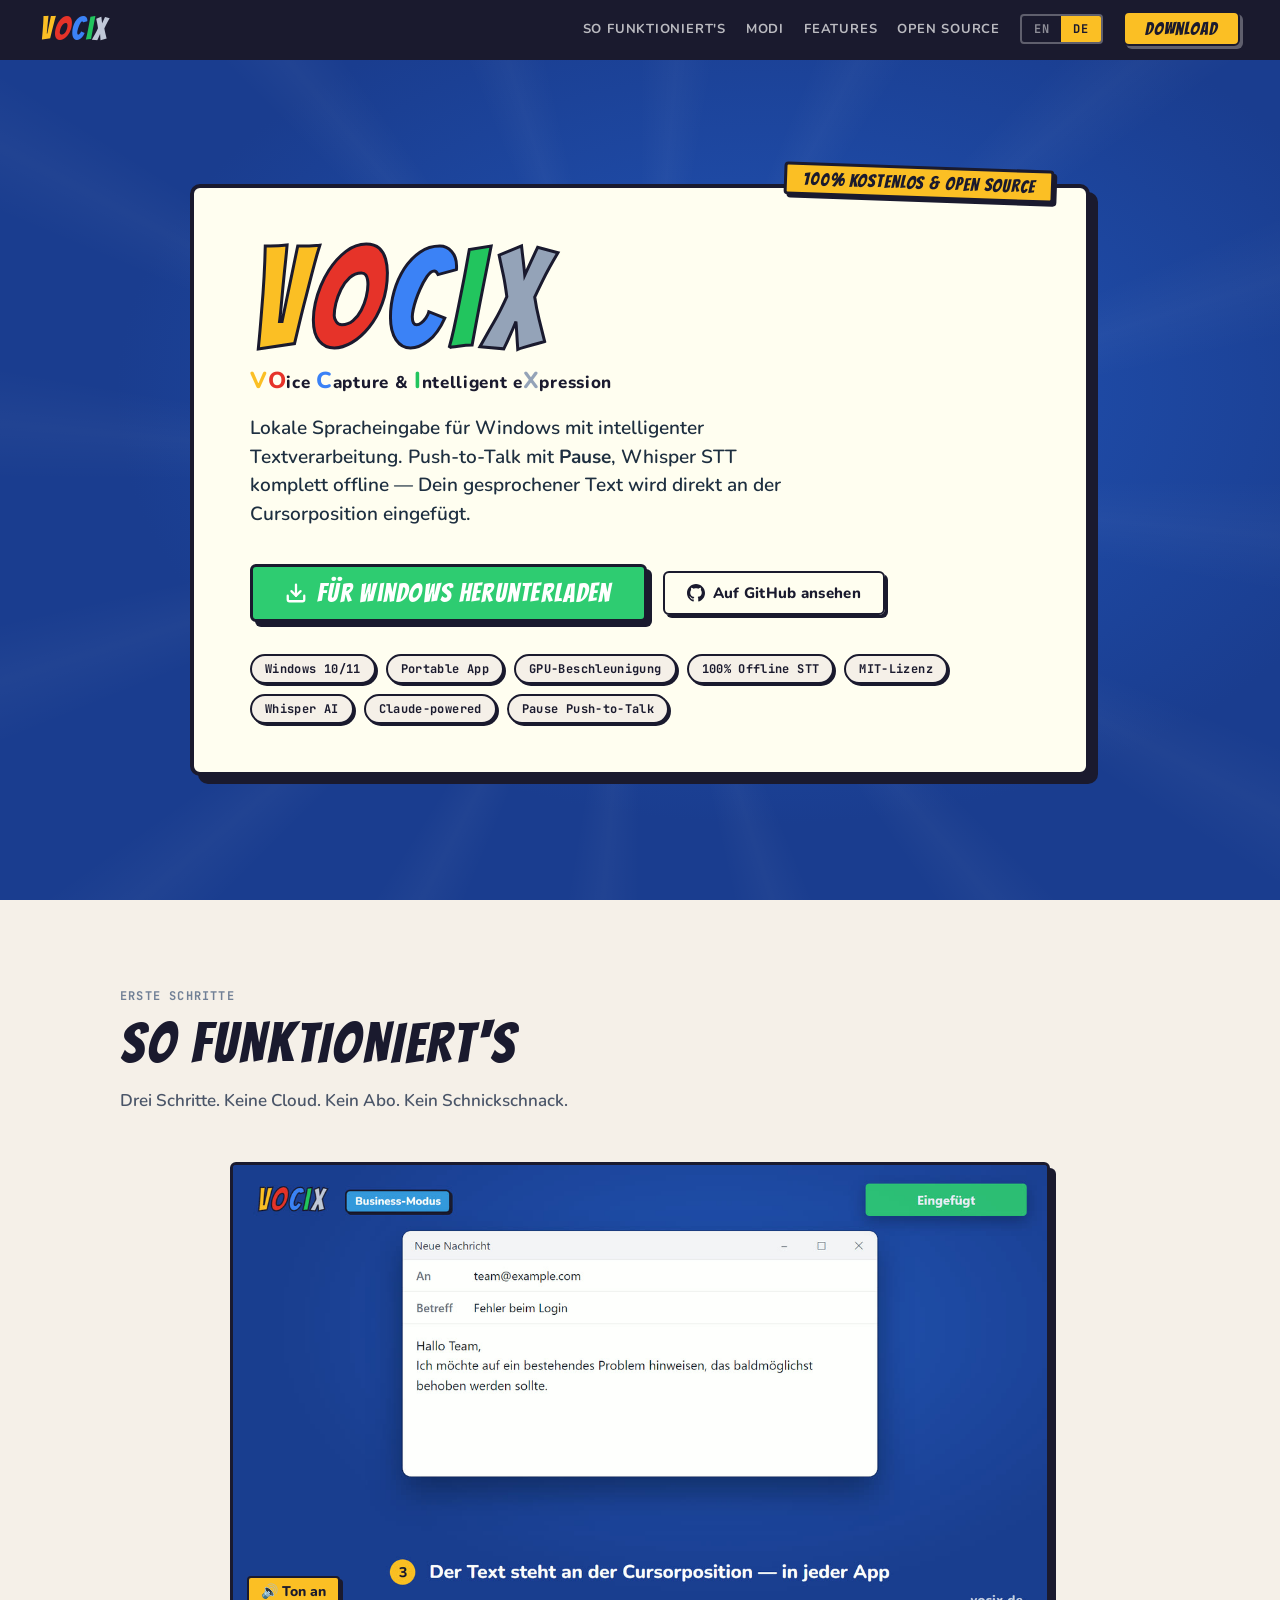
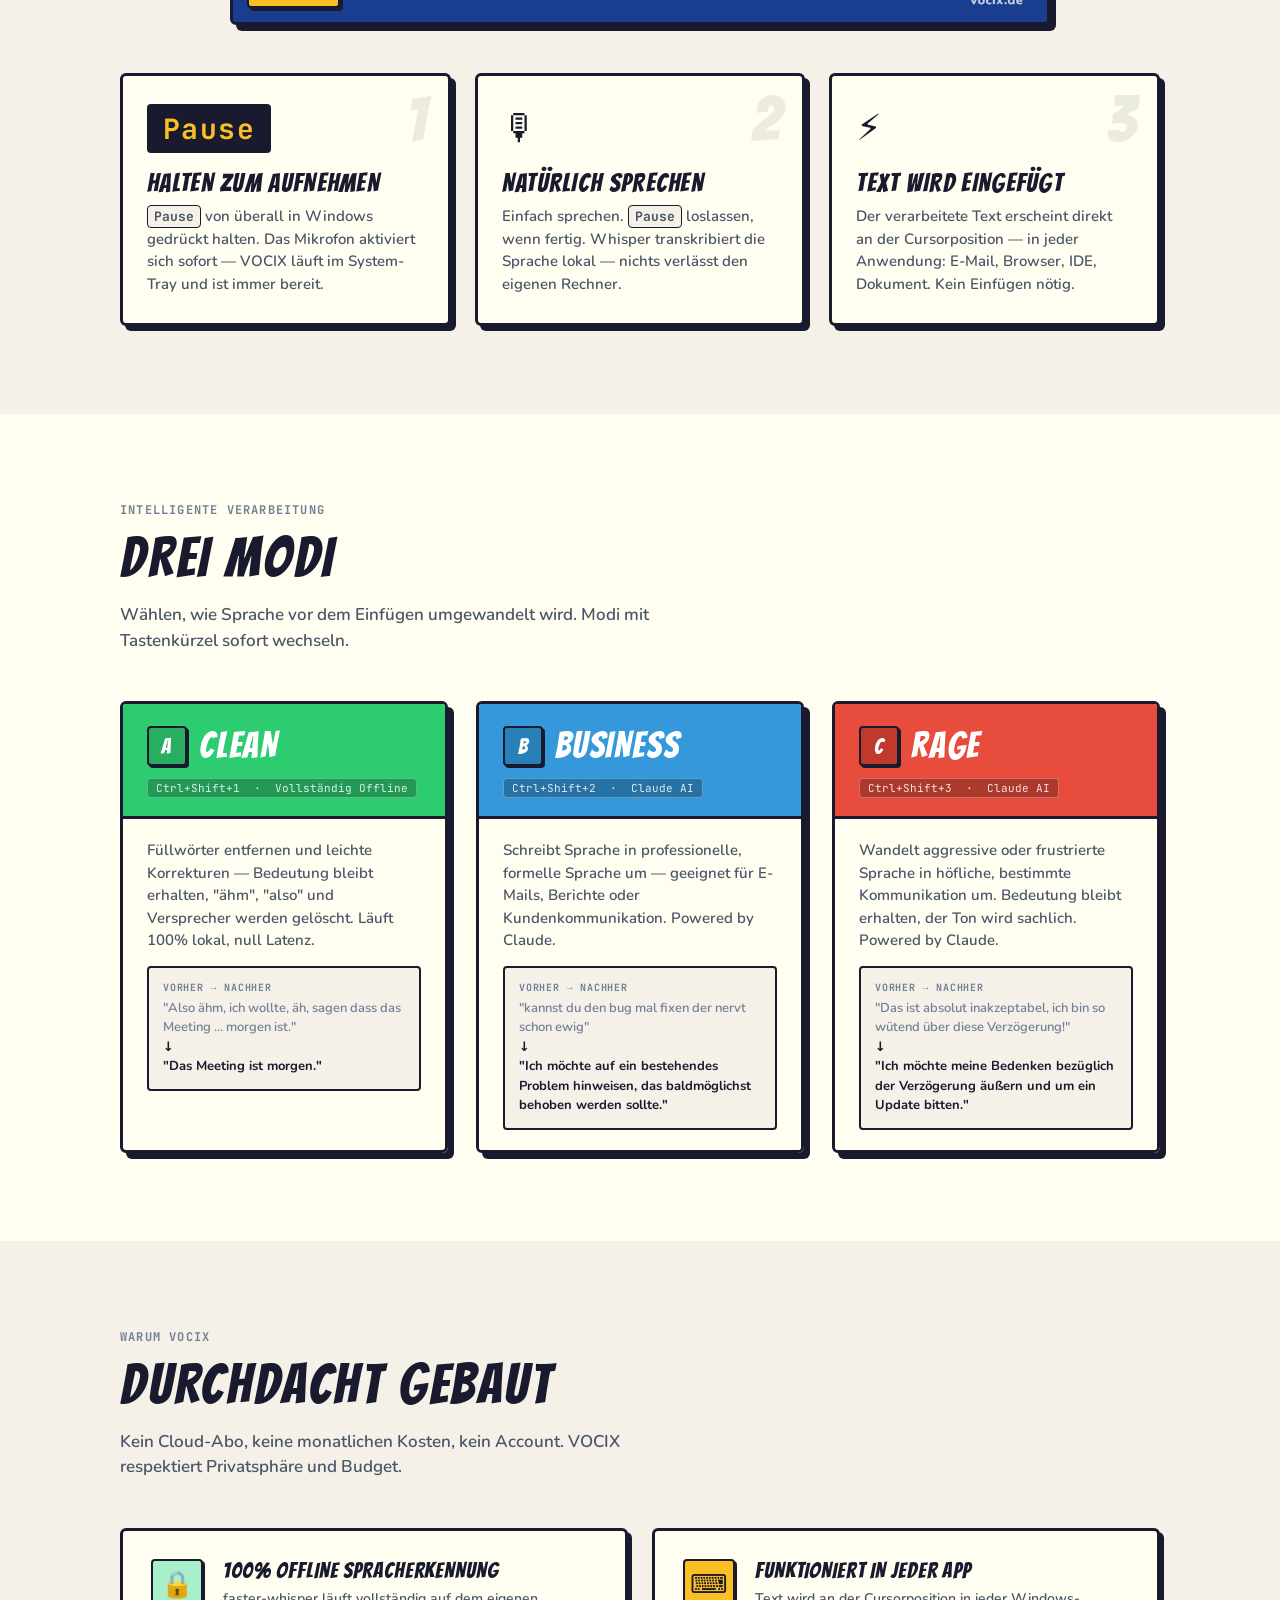
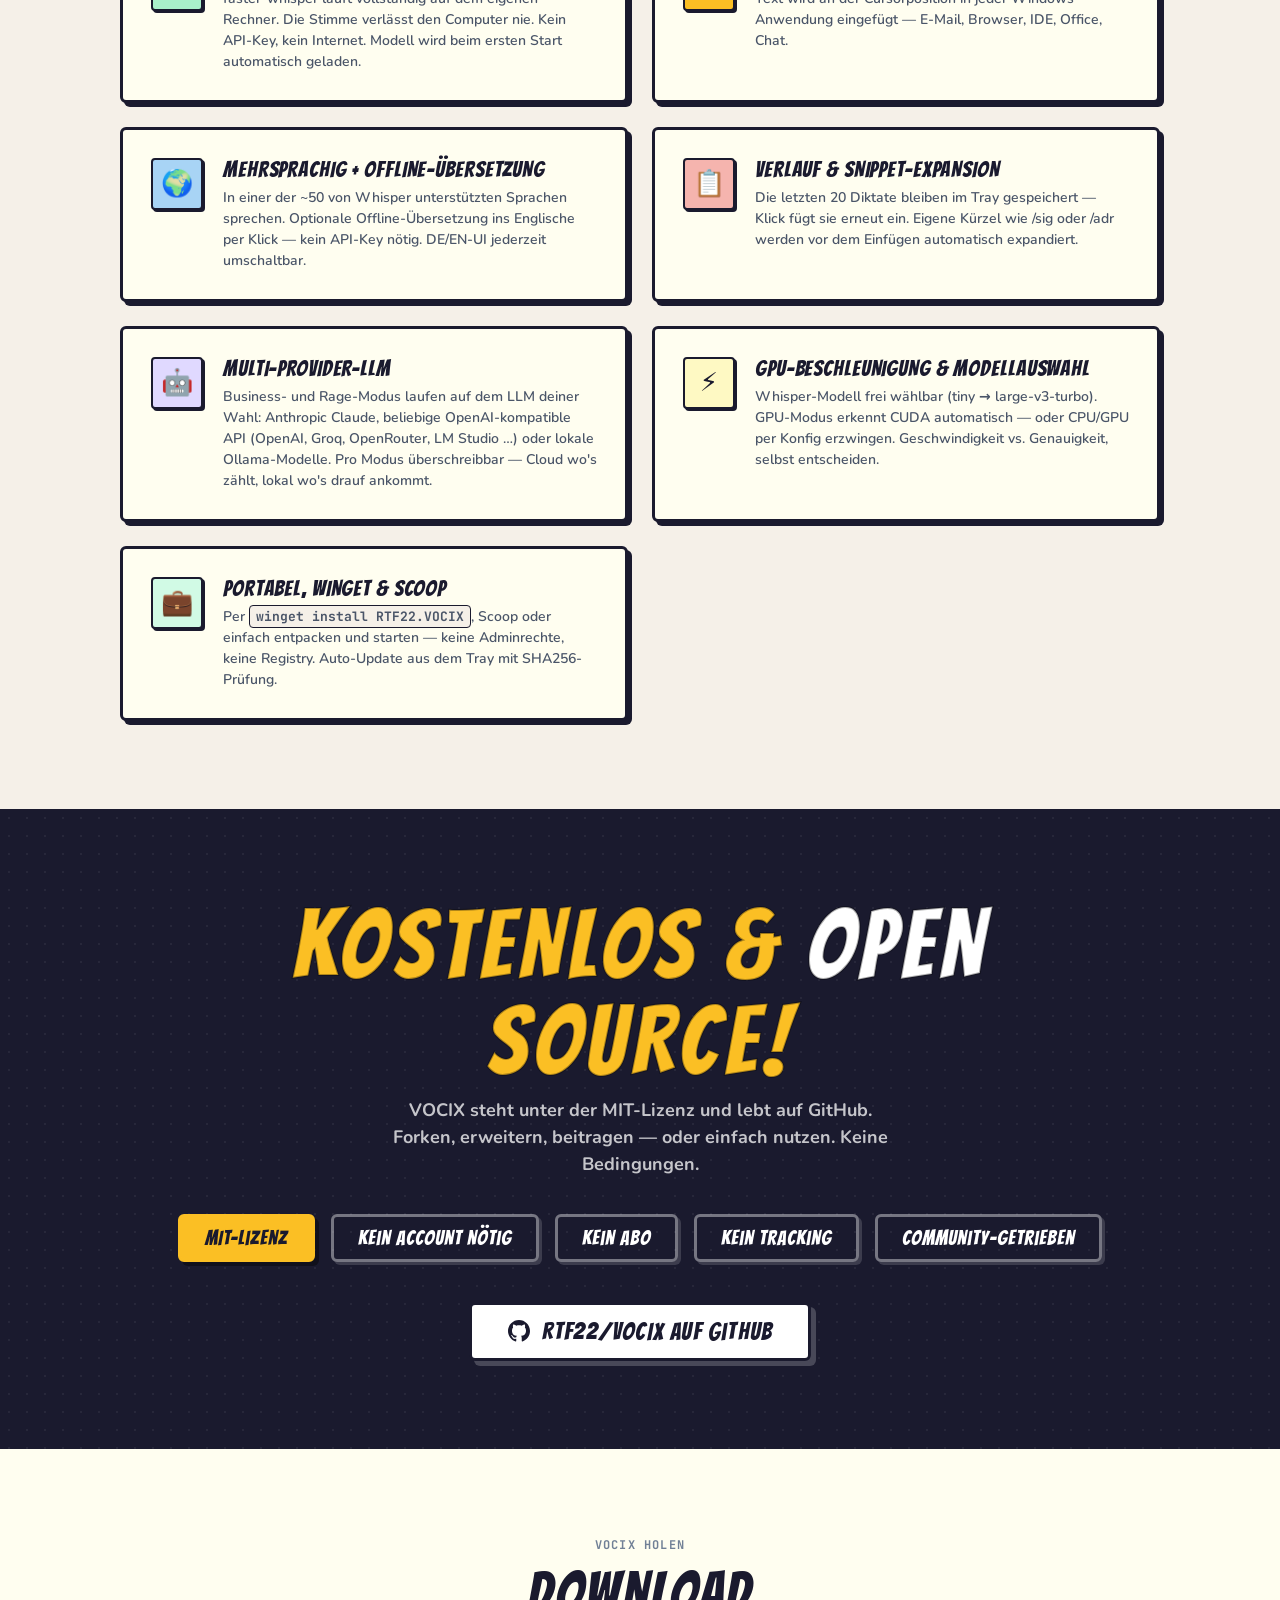
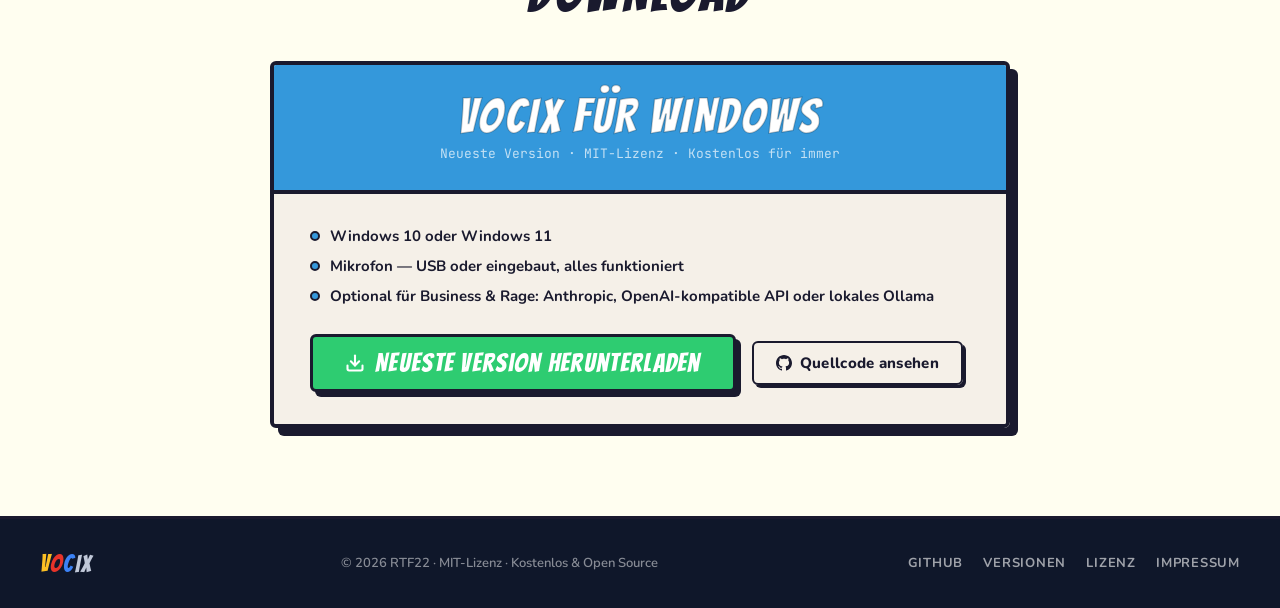
==== commit 307d97b8: "landing: Schriften selbst hosten statt Google Fonts Bangers, Nunito und JetBrains Mono liegen als WO" ====
--- a/docs/de/index.html
+++ b/docs/de/index.html
@@ -17,7 +17,7 @@
 <meta property="og:locale" content="de_DE">
 <meta name="twitter:card" content="summary_large_image">
 <link rel="icon" type="image/svg+xml" href="../assets/vocix-logo.svg">
-<link href="https://fonts.googleapis.com/css2?family=Bangers&family=Nunito:wght@400;600;700;800&family=JetBrains+Mono:wght@400;700&display=swap" rel="stylesheet">
+<link rel="stylesheet" href="../assets/fonts/fonts.css">
 <link rel="stylesheet" href="../vocix-tokens.css">
 <style>
 *, *::before, *::after { box-sizing: border-box; margin: 0; padding: 0; }
@@ -296,7 +296,7 @@
     <div class="section-title" data-i18n="how_title">So funktioniert's</div>
     <p class="section-sub" data-i18n="how_sub">Drei Schritte. Keine Cloud. Kein Abo. Kein Schnickschnack.</p>
     <div class="demo-frame">
-      <video id="demo-video" autoplay muted loop playsinline preload="metadata" width="1280" height="720"
+      <video id="demo-video" autoplay muted loop playsinline controls preload="metadata" width="1280" height="720"
              poster="../assets/demo/vocix-demo-de-poster.jpg"
              aria-label="Animierte Illustration: Pause halten, sprechen, und VOCIX fügt den umformulierten Text an der Cursorposition in eine E-Mail ein">
         <source src="../assets/demo/vocix-demo-de.mp4" type="video/mp4">
@@ -585,16 +585,20 @@
 });
 observer.observe(modal, { attributes: true, attributeFilter: ['class'] });
 
-// Demo-Video: bei „Bewegung reduzieren“ nicht automatisch abspielen
+// Demo-Video: Ohne JavaScript (z. B. NoScript) bleiben die Browser-Bedienelemente
+// sichtbar, damit sich der Ton einschalten lässt. Mit JavaScript ersetzt der
+// „Ton an“-Knopf sie; bei „Bewegung reduzieren“ kein Autoplay, Bedienelemente bleiben.
 const demo = document.getElementById('demo-video');
-if (demo && window.matchMedia('(prefers-reduced-motion: reduce)').matches) {
-  demo.removeAttribute('autoplay'); demo.pause(); demo.controls = true;
+const reducedMotion = window.matchMedia('(prefers-reduced-motion: reduce)').matches;
+if (demo && reducedMotion) {
+  demo.removeAttribute('autoplay'); demo.pause();
 }
 
 // Ton an/aus: Browser spielen Videos nur stumm automatisch ab. Beim Einschalten
 // von vorn beginnen, damit der gesprochene Satz vollständig zu hören ist.
 const soundBtn = document.getElementById('demo-sound');
-if (demo && soundBtn) {
+if (demo && soundBtn && !reducedMotion) {
+  demo.controls = false;
   soundBtn.style.display = 'inline-flex';
   soundBtn.addEventListener('click', () => {
     demo.muted = !demo.muted;
--- a/docs/assets/fonts/fonts.css
+++ b/docs/assets/fonts/fonts.css
@@ -0,0 +1,128 @@
+/* Selbst gehostete Schriften (SIL Open Font License, siehe OFL-*.txt), Dateien von Fontsource.
+   Ersetzt Google Fonts: Besucher-IPs gehen nicht mehr an Google. */
+
+@font-face {
+  font-family: 'Bangers';
+  font-style: normal;
+  font-weight: 400;
+  font-display: swap;
+  src: url(bangers-latin-ext-400-normal.woff2) format('woff2');
+  unicode-range: U+0100-02BA, U+02BD-02C5, U+02C7-02CC, U+02CE-02D7, U+02DD-02FF, U+0304, U+0308, U+0329, U+1D00-1DBF, U+1E00-1E9F, U+1EF2-1EFF, U+2020, U+20A0-20AB, U+20AD-20C0, U+2113, U+2C60-2C7F, U+A720-A7FF;
+}
+
+@font-face {
+  font-family: 'Bangers';
+  font-style: normal;
+  font-weight: 400;
+  font-display: swap;
+  src: url(bangers-latin-400-normal.woff2) format('woff2');
+  unicode-range: U+0000-00FF, U+0131, U+0152-0153, U+02BB-02BC, U+02C6, U+02DA, U+02DC, U+0304, U+0308, U+0329, U+2000-206F, U+20AC, U+2122, U+2191, U+2193, U+2212, U+2215, U+FEFF, U+FFFD;
+}
+
+@font-face {
+  font-family: 'Nunito';
+  font-style: normal;
+  font-weight: 400;
+  font-display: swap;
+  src: url(nunito-latin-ext-400-normal.woff2) format('woff2');
+  unicode-range: U+0100-02BA, U+02BD-02C5, U+02C7-02CC, U+02CE-02D7, U+02DD-02FF, U+0304, U+0308, U+0329, U+1D00-1DBF, U+1E00-1E9F, U+1EF2-1EFF, U+2020, U+20A0-20AB, U+20AD-20C0, U+2113, U+2C60-2C7F, U+A720-A7FF;
+}
+
+@font-face {
+  font-family: 'Nunito';
+  font-style: normal;
+  font-weight: 400;
+  font-display: swap;
+  src: url(nunito-latin-400-normal.woff2) format('woff2');
+  unicode-range: U+0000-00FF, U+0131, U+0152-0153, U+02BB-02BC, U+02C6, U+02DA, U+02DC, U+0304, U+0308, U+0329, U+2000-206F, U+20AC, U+2122, U+2191, U+2193, U+2212, U+2215, U+FEFF, U+FFFD;
+}
+
+@font-face {
+  font-family: 'Nunito';
+  font-style: normal;
+  font-weight: 600;
+  font-display: swap;
+  src: url(nunito-latin-ext-600-normal.woff2) format('woff2');
+  unicode-range: U+0100-02BA, U+02BD-02C5, U+02C7-02CC, U+02CE-02D7, U+02DD-02FF, U+0304, U+0308, U+0329, U+1D00-1DBF, U+1E00-1E9F, U+1EF2-1EFF, U+2020, U+20A0-20AB, U+20AD-20C0, U+2113, U+2C60-2C7F, U+A720-A7FF;
+}
+
+@font-face {
+  font-family: 'Nunito';
+  font-style: normal;
+  font-weight: 600;
+  font-display: swap;
+  src: url(nunito-latin-600-normal.woff2) format('woff2');
+  unicode-range: U+0000-00FF, U+0131, U+0152-0153, U+02BB-02BC, U+02C6, U+02DA, U+02DC, U+0304, U+0308, U+0329, U+2000-206F, U+20AC, U+2122, U+2191, U+2193, U+2212, U+2215, U+FEFF, U+FFFD;
+}
+
+@font-face {
+  font-family: 'Nunito';
+  font-style: normal;
+  font-weight: 700;
+  font-display: swap;
+  src: url(nunito-latin-ext-700-normal.woff2) format('woff2');
+  unicode-range: U+0100-02BA, U+02BD-02C5, U+02C7-02CC, U+02CE-02D7, U+02DD-02FF, U+0304, U+0308, U+0329, U+1D00-1DBF, U+1E00-1E9F, U+1EF2-1EFF, U+2020, U+20A0-20AB, U+20AD-20C0, U+2113, U+2C60-2C7F, U+A720-A7FF;
+}
+
+@font-face {
+  font-family: 'Nunito';
+  font-style: normal;
+  font-weight: 700;
+  font-display: swap;
+  src: url(nunito-latin-700-normal.woff2) format('woff2');
+  unicode-range: U+0000-00FF, U+0131, U+0152-0153, U+02BB-02BC, U+02C6, U+02DA, U+02DC, U+0304, U+0308, U+0329, U+2000-206F, U+20AC, U+2122, U+2191, U+2193, U+2212, U+2215, U+FEFF, U+FFFD;
+}
+
+@font-face {
+  font-family: 'Nunito';
+  font-style: normal;
+  font-weight: 800;
+  font-display: swap;
+  src: url(nunito-latin-ext-800-normal.woff2) format('woff2');
+  unicode-range: U+0100-02BA, U+02BD-02C5, U+02C7-02CC, U+02CE-02D7, U+02DD-02FF, U+0304, U+0308, U+0329, U+1D00-1DBF, U+1E00-1E9F, U+1EF2-1EFF, U+2020, U+20A0-20AB, U+20AD-20C0, U+2113, U+2C60-2C7F, U+A720-A7FF;
+}
+
+@font-face {
+  font-family: 'Nunito';
+  font-style: normal;
+  font-weight: 800;
+  font-display: swap;
+  src: url(nunito-latin-800-normal.woff2) format('woff2');
+  unicode-range: U+0000-00FF, U+0131, U+0152-0153, U+02BB-02BC, U+02C6, U+02DA, U+02DC, U+0304, U+0308, U+0329, U+2000-206F, U+20AC, U+2122, U+2191, U+2193, U+2212, U+2215, U+FEFF, U+FFFD;
+}
+
+@font-face {
+  font-family: 'JetBrains Mono';
+  font-style: normal;
+  font-weight: 400;
+  font-display: swap;
+  src: url(jetbrains-mono-latin-ext-400-normal.woff2) format('woff2');
+  unicode-range: U+0100-02BA, U+02BD-02C5, U+02C7-02CC, U+02CE-02D7, U+02DD-02FF, U+0304, U+0308, U+0329, U+1D00-1DBF, U+1E00-1E9F, U+1EF2-1EFF, U+2020, U+20A0-20AB, U+20AD-20C0, U+2113, U+2C60-2C7F, U+A720-A7FF;
+}
+
+@font-face {
+  font-family: 'JetBrains Mono';
+  font-style: normal;
+  font-weight: 400;
+  font-display: swap;
+  src: url(jetbrains-mono-latin-400-normal.woff2) format('woff2');
+  unicode-range: U+0000-00FF, U+0131, U+0152-0153, U+02BB-02BC, U+02C6, U+02DA, U+02DC, U+0304, U+0308, U+0329, U+2000-206F, U+20AC, U+2122, U+2191, U+2193, U+2212, U+2215, U+FEFF, U+FFFD;
+}
+
+@font-face {
+  font-family: 'JetBrains Mono';
+  font-style: normal;
+  font-weight: 700;
+  font-display: swap;
+  src: url(jetbrains-mono-latin-ext-700-normal.woff2) format('woff2');
+  unicode-range: U+0100-02BA, U+02BD-02C5, U+02C7-02CC, U+02CE-02D7, U+02DD-02FF, U+0304, U+0308, U+0329, U+1D00-1DBF, U+1E00-1E9F, U+1EF2-1EFF, U+2020, U+20A0-20AB, U+20AD-20C0, U+2113, U+2C60-2C7F, U+A720-A7FF;
+}
+
+@font-face {
+  font-family: 'JetBrains Mono';
+  font-style: normal;
+  font-weight: 700;
+  font-display: swap;
+  src: url(jetbrains-mono-latin-700-normal.woff2) format('woff2');
+  unicode-range: U+0000-00FF, U+0131, U+0152-0153, U+02BB-02BC, U+02C6, U+02DA, U+02DC, U+0304, U+0308, U+0329, U+2000-206F, U+20AC, U+2122, U+2191, U+2193, U+2212, U+2215, U+FEFF, U+FFFD;
+}
--- a/docs/vocix-tokens.css
+++ b/docs/vocix-tokens.css
@@ -0,0 +1,262 @@
+/* ============================================================
+   VOCIX Design System — Colors & Typography
+   Comic-book aesthetic: bold outlines, flat vivid fills,
+   halftone textures, Bangers display + Nunito body.
+   ============================================================ */
+
+/* Schriften: selbst gehostet in assets/fonts/fonts.css (von den Seiten eingebunden), nicht von Google. */
+
+/* ── Base Color Tokens ─────────────────────────────────── */
+:root {
+  /* ── Brand / Logo colors (from Vocix1.jpg badge) ─────── */
+  --color-brand-cobalt:    #1a3d8f;   /* Deep cobalt blue — badge background */
+  --color-brand-cobalt-mid:#2255b8;   /* Mid cobalt — radial rays */
+  --color-brand-burst:     #f97316;   /* Orange explosion burst center */
+  --color-brand-gold:      #fbbf24;   /* Gold — V letter, stars, energy */
+  --color-brand-navy:      #0f172a;   /* Very dark navy — URL banner */
+
+  /* ── Wordmark letter colors ───────────────────────────── */
+  --color-letter-v:        #fbbf24;   /* V — gold/yellow */
+  --color-letter-o:        #e63329;   /* O — red */
+  --color-letter-c:        #3b82f6;   /* C — bright blue */
+  --color-letter-i:        #94a3b8;   /* I — silver */
+  --color-letter-x:        #94a3b8;   /* X — silver */
+
+  /* ── Tagline accent letters ───────────────────────────── */
+  --color-tagline-v:       #fbbf24;   /* Voice */
+  --color-tagline-c:       #3b82f6;   /* Capture */
+  --color-tagline-i:       #22c55e;   /* Intelligent */
+  --color-tagline-x:       #e63329;   /* eXpression */
+
+  /* Mode colours (from tray.py) */
+  --color-clean:           #2ecc71;
+  --color-clean-dark:      #27ae60;
+  --color-clean-light:     #a9f0ca;
+
+  --color-business:        #3498db;
+  --color-business-dark:   #2980b9;
+  --color-business-light:  #a8d4f5;
+
+  --color-rage:            #e74c3c;
+  --color-rage-dark:       #c0392b;
+  --color-rage-light:      #f5b4ae;
+
+  /* Status colours */
+  --color-processing:      #f39c12;
+  --color-processing-dark: #d68910;
+  --color-done:            var(--color-clean);
+  --color-error:           var(--color-rage);
+  --color-warning:         var(--color-processing);
+
+  /* Ink & surface */
+  --color-ink:             #1a1a2e;
+  --color-ink-soft:        #2c3e50;
+  --color-bg-light:        #fffef0;
+  --color-bg-cream:        #f5f0e8;
+  --color-panel:           #f5f0e8;
+  --color-bg-dark:         #1a3d8f;   /* Updated to brand cobalt */
+  --color-yellow-highlight:#fbbf24;   /* Updated to brand gold */
+  --color-white:           #ffffff;
+
+  /* ── Semantic Aliases ─────────────────────────────────── */
+  --fg-primary:            var(--color-ink);
+  --fg-secondary:          #4a5568;
+  --fg-muted:              #718096;
+  --fg-on-dark:            var(--color-white);
+  --fg-on-mode:            var(--color-white);
+
+  --bg-page:               var(--color-bg-light);
+  --bg-panel:              var(--color-panel);
+  --bg-dark:               var(--color-bg-dark);
+  --bg-overlay:            rgba(44, 62, 80, 0.85);
+
+  --border-ink:            var(--color-ink);
+  --border-width:          2.5px;
+  --border-width-thick:    3.5px;
+
+  /* ── Spacing Scale ────────────────────────────────────── */
+  --space-1:  4px;
+  --space-2:  8px;
+  --space-3:  12px;
+  --space-4:  16px;
+  --space-5:  24px;
+  --space-6:  32px;
+  --space-7:  48px;
+  --space-8:  64px;
+
+  /* ── Corner Radii ─────────────────────────────────────── */
+  --radius-sm:    4px;
+  --radius-md:    6px;
+  --radius-lg:    8px;
+  --radius-icon:  14px;
+  --radius-pill:  999px;
+
+  /* ── Comic Shadows (offset, no blur) ──────────────────── */
+  --shadow-sm:   2px 2px 0 var(--color-ink);
+  --shadow-md:   3px 3px 0 var(--color-ink);
+  --shadow-lg:   5px 5px 0 var(--color-ink);
+  --shadow-xl:   7px 7px 0 var(--color-ink);
+
+  /* ── Typography ───────────────────────────────────────── */
+  --font-display: 'Bangers', 'Impact', cursive;
+  --font-body:    'Nunito', 'Segoe UI', system-ui, sans-serif;
+  --font-mono:    'JetBrains Mono', 'Consolas', monospace;
+
+  --font-size-xs:   11px;
+  --font-size-sm:   13px;
+  --font-size-base: 15px;
+  --font-size-md:   17px;
+  --font-size-lg:   20px;
+  --font-size-xl:   24px;
+  --font-size-2xl:  32px;
+  --font-size-3xl:  48px;
+  --font-size-4xl:  64px;
+
+  --leading-tight:  1.1;
+  --leading-snug:   1.3;
+  --leading-normal: 1.5;
+  --leading-loose:  1.8;
+
+  --tracking-display: 0.05em;
+  --tracking-wide:    0.08em;
+  --tracking-normal:  0;
+}
+
+/* ── Semantic Type Styles ──────────────────────────────── */
+
+h1, .h1 {
+  font-family: var(--font-display);
+  font-size: var(--font-size-4xl);
+  line-height: var(--leading-tight);
+  letter-spacing: var(--tracking-display);
+  color: var(--fg-primary);
+  text-transform: uppercase;
+}
+
+h2, .h2 {
+  font-family: var(--font-display);
+  font-size: var(--font-size-3xl);
+  line-height: var(--leading-tight);
+  letter-spacing: var(--tracking-display);
+  color: var(--fg-primary);
+  text-transform: uppercase;
+}
+
+h3, .h3 {
+  font-family: var(--font-display);
+  font-size: var(--font-size-2xl);
+  line-height: var(--leading-snug);
+  letter-spacing: var(--tracking-display);
+  color: var(--fg-primary);
+}
+
+h4, .h4 {
+  font-family: var(--font-body);
+  font-size: var(--font-size-lg);
+  font-weight: 800;
+  line-height: var(--leading-snug);
+  color: var(--fg-primary);
+}
+
+p, .body {
+  font-family: var(--font-body);
+  font-size: var(--font-size-base);
+  line-height: var(--leading-normal);
+  color: var(--fg-primary);
+}
+
+.body-sm {
+  font-family: var(--font-body);
+  font-size: var(--font-size-sm);
+  line-height: var(--leading-normal);
+  color: var(--fg-secondary);
+}
+
+.label {
+  font-family: var(--font-body);
+  font-size: var(--font-size-sm);
+  font-weight: 700;
+  letter-spacing: var(--tracking-wide);
+  text-transform: uppercase;
+  color: var(--fg-muted);
+}
+
+code, .mono {
+  font-family: var(--font-mono);
+  font-size: var(--font-size-sm);
+  background: var(--bg-panel);
+  padding: 2px 6px;
+  border-radius: var(--radius-sm);
+  border: 1px solid var(--color-ink);
+}
+
+/* ── Comic Card ───────────────────────────────────────── */
+.comic-card {
+  background: var(--bg-panel);
+  border: var(--border-width-thick) solid var(--border-ink);
+  border-radius: var(--radius-md);
+  box-shadow: var(--shadow-md);
+  padding: var(--space-4);
+}
+
+.comic-card:hover {
+  transform: translate(-1px, -1px);
+  box-shadow: var(--shadow-lg);
+}
+
+.comic-card:active {
+  transform: translate(2px, 2px);
+  box-shadow: var(--shadow-sm);
+}
+
+/* ── Mode Badge ───────────────────────────────────────── */
+.badge-clean    { background: var(--color-clean);    color: var(--color-white); }
+.badge-business { background: var(--color-business); color: var(--color-white); }
+.badge-rage     { background: var(--color-rage);     color: var(--color-white); }
+
+.mode-badge {
+  display: inline-flex;
+  align-items: center;
+  gap: var(--space-2);
+  font-family: var(--font-display);
+  font-size: var(--font-size-md);
+  letter-spacing: var(--tracking-display);
+  padding: var(--space-1) var(--space-3);
+  border: var(--border-width) solid var(--border-ink);
+  border-radius: var(--radius-sm);
+  box-shadow: var(--shadow-sm);
+}
+
+/* ── Status Overlay ───────────────────────────────────── */
+.status-overlay {
+  display: inline-flex;
+  align-items: center;
+  gap: var(--space-2);
+  font-family: var(--font-body);
+  font-size: var(--font-size-base);
+  font-weight: 700;
+  color: var(--color-white);
+  background: var(--color-bg-dark);
+  padding: 8px 16px;
+  border-radius: var(--radius-lg);
+  border: var(--border-width) solid var(--border-ink);
+  box-shadow: var(--shadow-md);
+}
+
+.status-recording  { background: var(--color-rage); }
+.status-processing { background: var(--color-processing); }
+.status-done       { background: var(--color-clean); }
+.status-error      { background: var(--color-rage); }
+
+/* ── Halftone background texture ─────────────────────── */
+.halftone-bg {
+  background-color: var(--bg-page);
+  background-image: radial-gradient(circle, var(--color-ink) 1px, transparent 1px);
+  background-size: 16px 16px;
+  background-position: 0 0;
+  opacity: 1;
+}
+
+/* ── Utility ──────────────────────────────────────────── */
+* { box-sizing: border-box; }
+body { margin: 0; background: var(--bg-page); color: var(--fg-primary); font-family: var(--font-body); }
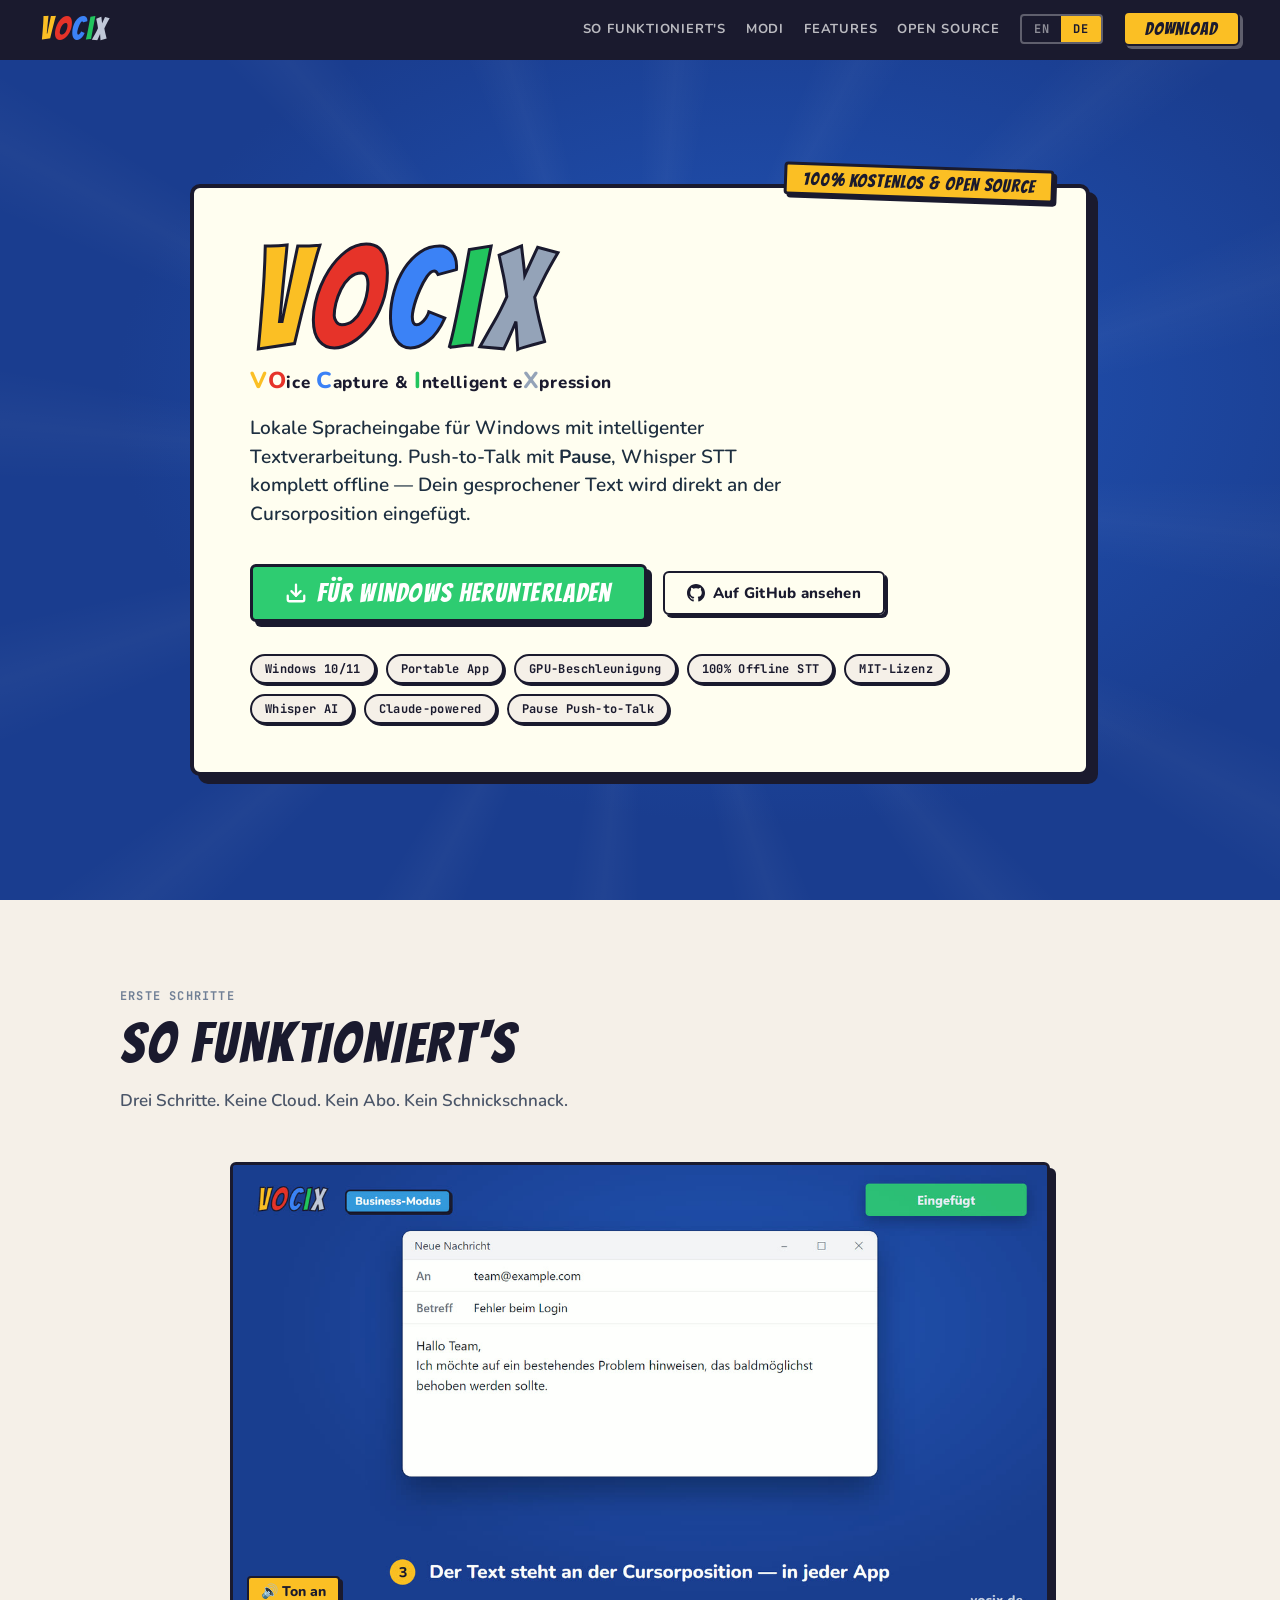
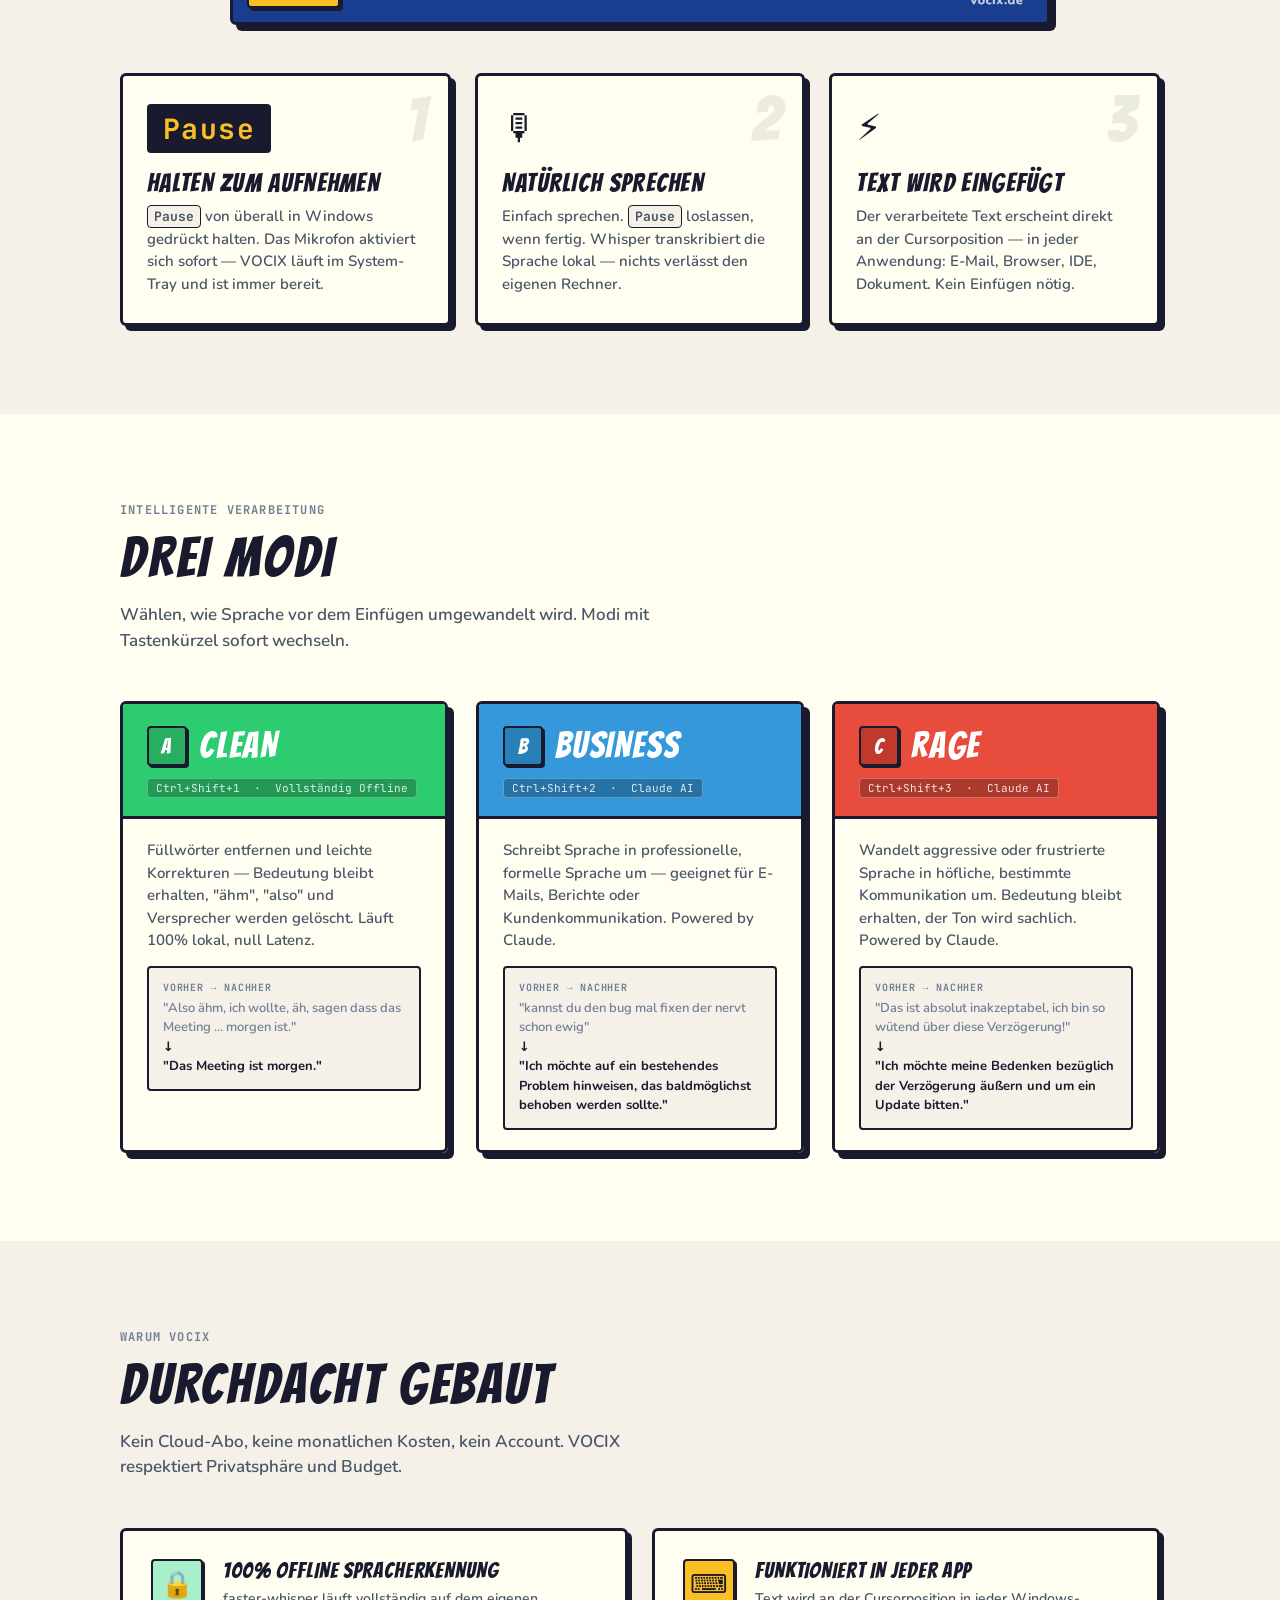
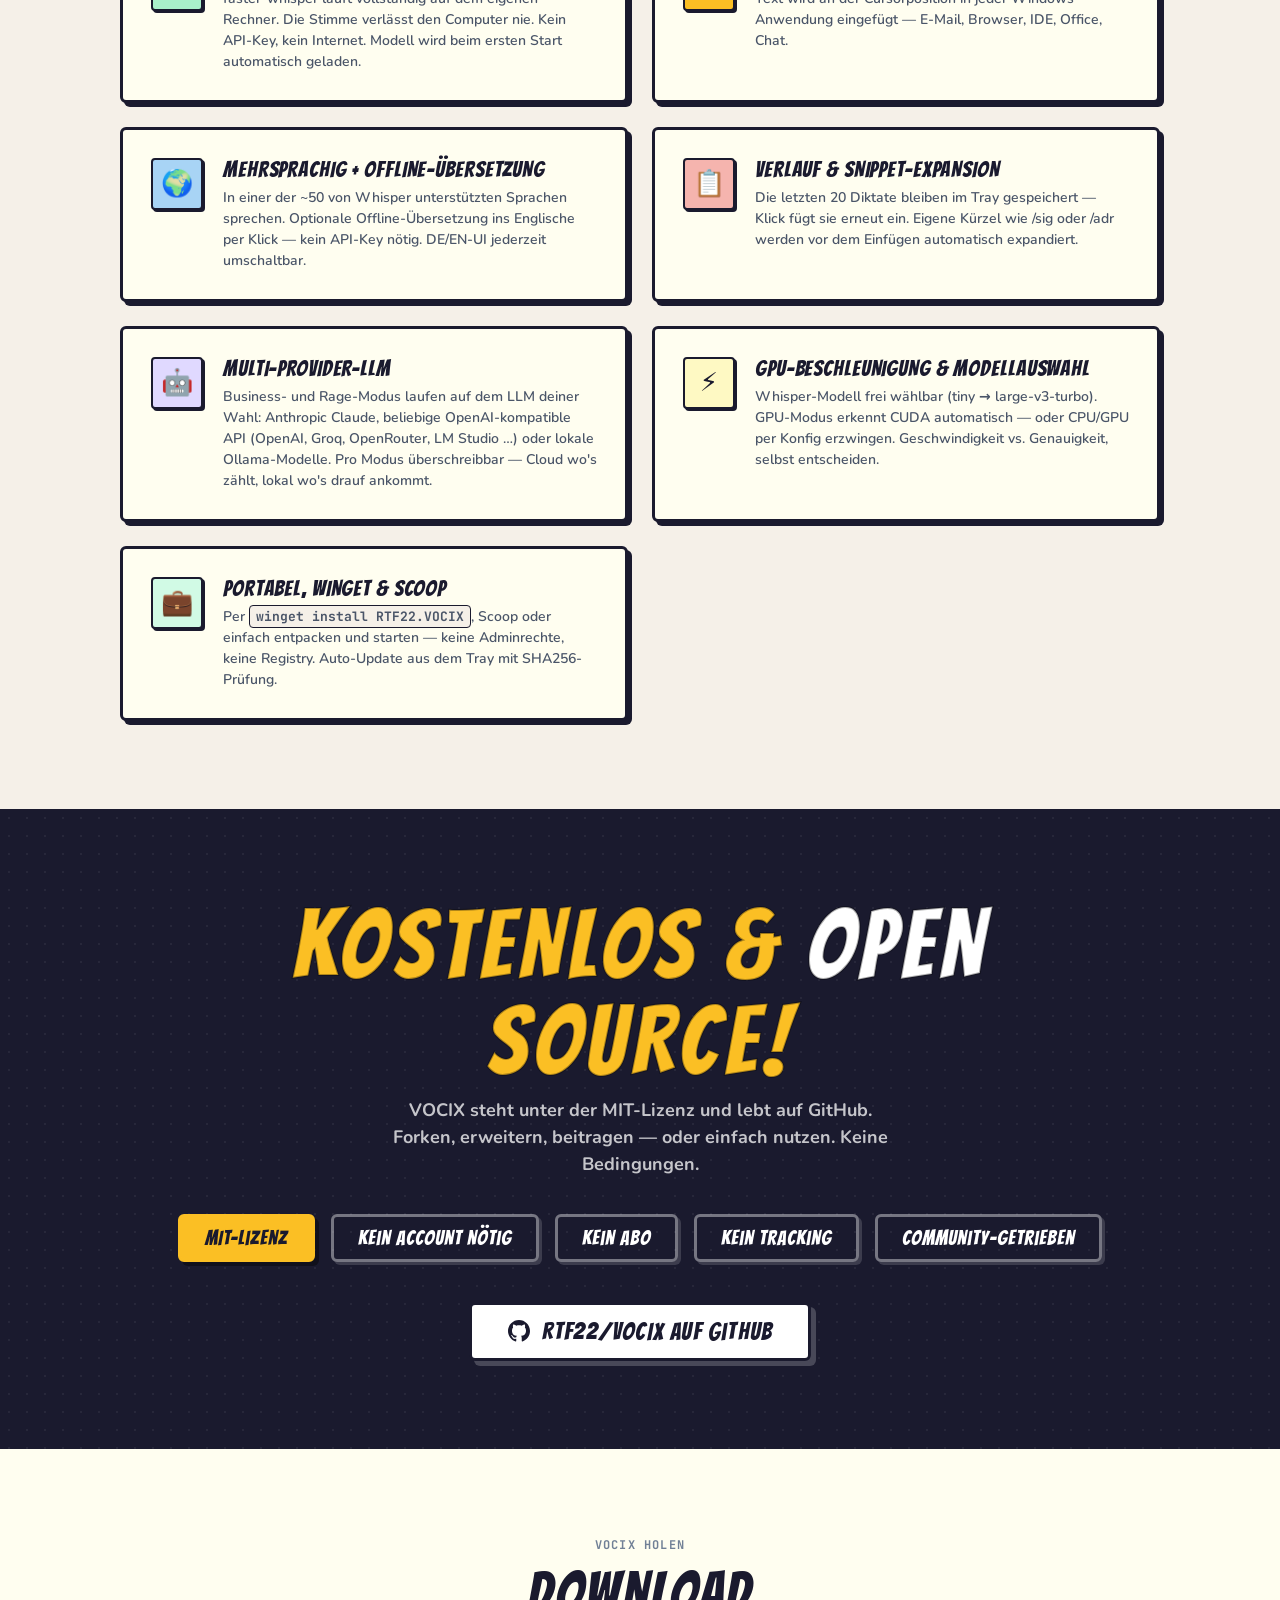
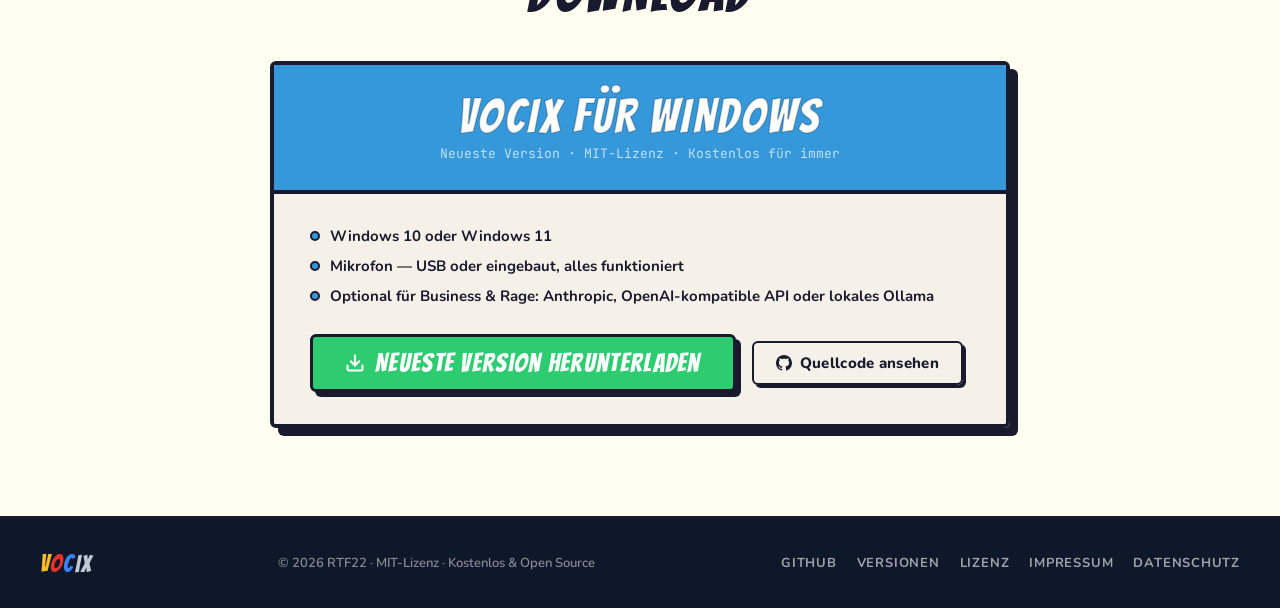
==== commit 90b3caa4: "landing: Impressum wie jensfricke.com, ohne JavaScript erreichbar Der Dialog behält die VOCIX-Optik," ====
--- a/docs/de/index.html
+++ b/docs/de/index.html
@@ -19,6 +19,7 @@
 <link rel="icon" type="image/svg+xml" href="../assets/vocix-logo.svg">
 <link rel="stylesheet" href="../assets/fonts/fonts.css">
 <link rel="stylesheet" href="../vocix-tokens.css">
+<link rel="stylesheet" href="../assets/adresse.css">
 <style>
 *, *::before, *::after { box-sizing: border-box; margin: 0; padding: 0; }
 html { scroll-behavior: smooth; }
@@ -514,7 +515,8 @@
     <a class="footer-link" href="https://github.com/RTF22/VOCIX" target="_blank">GitHub</a>
     <a class="footer-link" href="https://github.com/RTF22/VOCIX/releases" target="_blank" data-i18n="footer_releases">Versionen</a>
     <a class="footer-link" href="https://github.com/RTF22/VOCIX/blob/main/LICENSE" target="_blank" data-i18n="footer_license">Lizenz</a>
-    <a class="footer-link" onclick="document.getElementById('impressum-modal').classList.add('open')" style="cursor:pointer;" data-i18n="footer_impressum">Impressum</a>
+    <a class="footer-link" href="https://jensfricke.com/impressum/" onclick="event.preventDefault(); document.getElementById('impressum-modal').classList.add('open')" data-i18n="footer_impressum">Impressum</a>
+    <a class="footer-link" href="https://jensfricke.com/datenschutz/vocix/" data-i18n="footer_datenschutz">Datenschutz</a>
   </div>
 </footer>
 
@@ -544,33 +546,26 @@
       box-shadow:2px 2px 0 rgba(0,0,0,0.3);
     ">✕</button>
 
-    <div style="font-family:var(--font-display);font-size:32px;letter-spacing:0.05em;text-transform:uppercase;margin-bottom:24px;border-bottom:2px solid var(--color-ink);padding-bottom:12px;">Impressum</div>
+    <div style="font-family:var(--font-display);font-size:32px;letter-spacing:0.05em;text-transform:uppercase;margin-bottom:24px;border-bottom:2px solid var(--color-ink);padding-bottom:12px;" data-i18n="imp_titel">Impressum</div>
 
     <div style="font-family:var(--font-body);font-size:14px;line-height:1.7;color:var(--color-ink-soft);">
-      <p style="margin-bottom:6px;color:var(--fg-muted);font-size:12px;font-weight:700;text-transform:uppercase;letter-spacing:0.06em;">Angaben gemäß § 5 TMG</p>
-      <p style="margin-bottom:20px;font-weight:700;color:var(--color-ink);">
-        Jens Fricke<br>
-        Untere Hainbachstr. 8<br>
-        35216 Biedenkopf
-      </p>
-
-      <p style="margin-bottom:6px;color:var(--fg-muted);font-size:12px;font-weight:700;text-transform:uppercase;letter-spacing:0.06em;">Kontakt</p>
-      <p style="margin-bottom:20px;">E-Mail: <a href="mailto:aijourney22@gmail.com" style="color:var(--color-business);font-weight:700;">aijourney22@gmail.com</a></p>
-
-      <p style="margin-bottom:6px;color:var(--fg-muted);font-size:12px;font-weight:700;text-transform:uppercase;letter-spacing:0.06em;">Verantwortlich für den Inhalt nach § 18 Abs. 2 MStV</p>
-      <p style="margin-bottom:20px;">Jens Fricke, Untere Hainbachstr. 8, 35216 Biedenkopf</p>
-
-      <p style="margin-bottom:6px;color:var(--fg-muted);font-size:12px;font-weight:700;text-transform:uppercase;letter-spacing:0.06em;">Haftung für Inhalte</p>
-      <p style="margin-bottom:20px;">Die Inhalte dieser Website wurden mit größter Sorgfalt erstellt. Für die Richtigkeit, Vollständigkeit und Aktualität der Inhalte kann jedoch keine Gewähr übernommen werden.</p>
-
-      <p style="margin-bottom:6px;color:var(--fg-muted);font-size:12px;font-weight:700;text-transform:uppercase;letter-spacing:0.06em;">Haftung für Links</p>
-      <p style="margin-bottom:20px;">Diese Website enthält Links zu externen Websites Dritter, insbesondere zum Hosting-Dienst GitHub. Auf deren Inhalte habe ich keinen Einfluss und übernehme daher keine Gewähr für diese fremden Inhalte.</p>
-
-      <p style="margin-bottom:6px;color:var(--fg-muted);font-size:12px;font-weight:700;text-transform:uppercase;letter-spacing:0.06em;">Urheberrecht und Open Source</p>
-      <p style="margin-bottom:20px;">Die auf dieser Website präsentierte Software „VOCIX" ist ein Open-Source-Projekt und wird über GitHub bereitgestellt. Es gelten die jeweiligen Lizenzbedingungen des Projekts. Inhalte dieser Website unterliegen – soweit nicht anders gekennzeichnet – dem deutschen Urheberrecht.</p>
-
-      <p style="margin-bottom:6px;color:var(--fg-muted);font-size:12px;font-weight:700;text-transform:uppercase;letter-spacing:0.06em;">Hinweis zur Nutzung der Software</p>
-      <p>Die Nutzung der bereitgestellten Software erfolgt auf eigene Verantwortung. Es wird keine Haftung für Schäden übernommen, die aus der Nutzung der Software entstehen.</p>
+      <p style="margin-bottom:6px;color:var(--fg-muted);font-size:12px;font-weight:700;text-transform:uppercase;letter-spacing:0.06em;" data-i18n="imp_angaben">Angaben gemäß § 5 DDG und § 18 Abs. 1 MStV</p>
+      <p style="margin-bottom:20px;font-weight:700;color:var(--color-ink);" data-i18n="imp_anschrift">Jens Fricke<br><span class="anschrift-strasse"></span><br><span class="anschrift-ort"></span><br>Deutschland</p>
+      <p style="margin-bottom:6px;color:var(--fg-muted);font-size:12px;font-weight:700;text-transform:uppercase;letter-spacing:0.06em;" data-i18n="imp_kontakt">Kontakt</p>
+      <p style="margin-bottom:20px;"><span data-i18n="imp_email">E-Mail</span>: <a href="mailto:kontakt@jensfricke.com" style="color:var(--color-business);font-weight:700;">kontakt@jensfricke.com</a></p>
+      <p style="margin-bottom:6px;color:var(--fg-muted);font-size:12px;font-weight:700;text-transform:uppercase;letter-spacing:0.06em;" data-i18n="imp_verantwortlich">Verantwortlich für den Inhalt nach § 18 Abs. 2 MStV</p>
+      <p style="margin-bottom:20px;" data-i18n="imp_verantwortlich_text">Jens Fricke, Anschrift wie oben.</p>
+      <p style="margin-bottom:6px;color:var(--fg-muted);font-size:12px;font-weight:700;text-transform:uppercase;letter-spacing:0.06em;" data-i18n="imp_geltung">Geltungsbereich</p>
+      <p style="margin-bottom:6px;" data-i18n="imp_geltung_text">Dieses Impressum gilt für die folgenden Websites:</p>
+      <p style="margin-bottom:20px;"><a href="https://jensfricke.com/" style="color:var(--color-business);font-weight:700;">jensfricke.com</a> · <a href="https://vocix.de/" style="color:var(--color-business);font-weight:700;">vocix.de</a> · <a href="https://orrery3d.de/" style="color:var(--color-business);font-weight:700;">orrery3d.de</a></p>
+      <p style="margin-bottom:6px;color:var(--fg-muted);font-size:12px;font-weight:700;text-transform:uppercase;letter-spacing:0.06em;" data-i18n="imp_privat">Privates Angebot</p>
+      <p style="margin-bottom:20px;" data-i18n="imp_privat_text">Diese Websites betreibe ich privat. Was ich hier veröffentliche, gibt meine persönliche Sicht wieder und erfolgt nicht im Namen meines Arbeitgebers.</p>
+      <p style="margin-bottom:6px;color:var(--fg-muted);font-size:12px;font-weight:700;text-transform:uppercase;letter-spacing:0.06em;" data-i18n="imp_links">Links</p>
+      <p style="margin-bottom:20px;" data-i18n="imp_links_text">Für die Inhalte verlinkter fremder Websites sind ausschließlich deren Betreiber verantwortlich. Werden mir Rechtsverletzungen bekannt, entferne ich betroffene Links umgehend.</p>
+      <p style="margin-bottom:6px;color:var(--fg-muted);font-size:12px;font-weight:700;text-transform:uppercase;letter-spacing:0.06em;" data-i18n="imp_urheber">Urheberrecht</p>
+      <p style="margin-bottom:20px;" data-i18n="imp_urheber_text">Texte und Gestaltung dieser Websites sind urheberrechtlich geschützt, soweit nicht anders angegeben. Der Quelltext der Projekte steht unter der Lizenz, die im jeweiligen Repository genannt ist.</p>
+      <p style="margin-bottom:6px;color:var(--fg-muted);font-size:12px;font-weight:700;text-transform:uppercase;letter-spacing:0.06em;" data-i18n="imp_datenschutz">Datenschutz</p>
+      <p><a href="https://jensfricke.com/datenschutz/vocix/" style="color:var(--color-business);font-weight:700;" data-i18n="imp_datenschutz_link">Datenschutzerklärung für vocix.de</a></p>
     </div>
   </div>
 </div>
--- a/docs/assets/adresse.css
+++ b/docs/assets/adresse.css
@@ -0,0 +1,3 @@
+/* Anschrift für den Impressum-Dialog; bewusst nicht im HTML (Crawler). Quelle: jensfricke.com/adresse.css */
+.anschrift-strasse::before { content: "\000055\00006e\000074\000065\000072\000065\000020\000048\000061\000069\00006e\000062\000061\000063\000068\000073\000074\000072\00002e\000020\000038"; }
+.anschrift-ort::before { content: "\000033\000035\000032\000031\000036\000020\000042\000069\000065\000064\000065\00006e\00006b\00006f\000070\000066"; }
